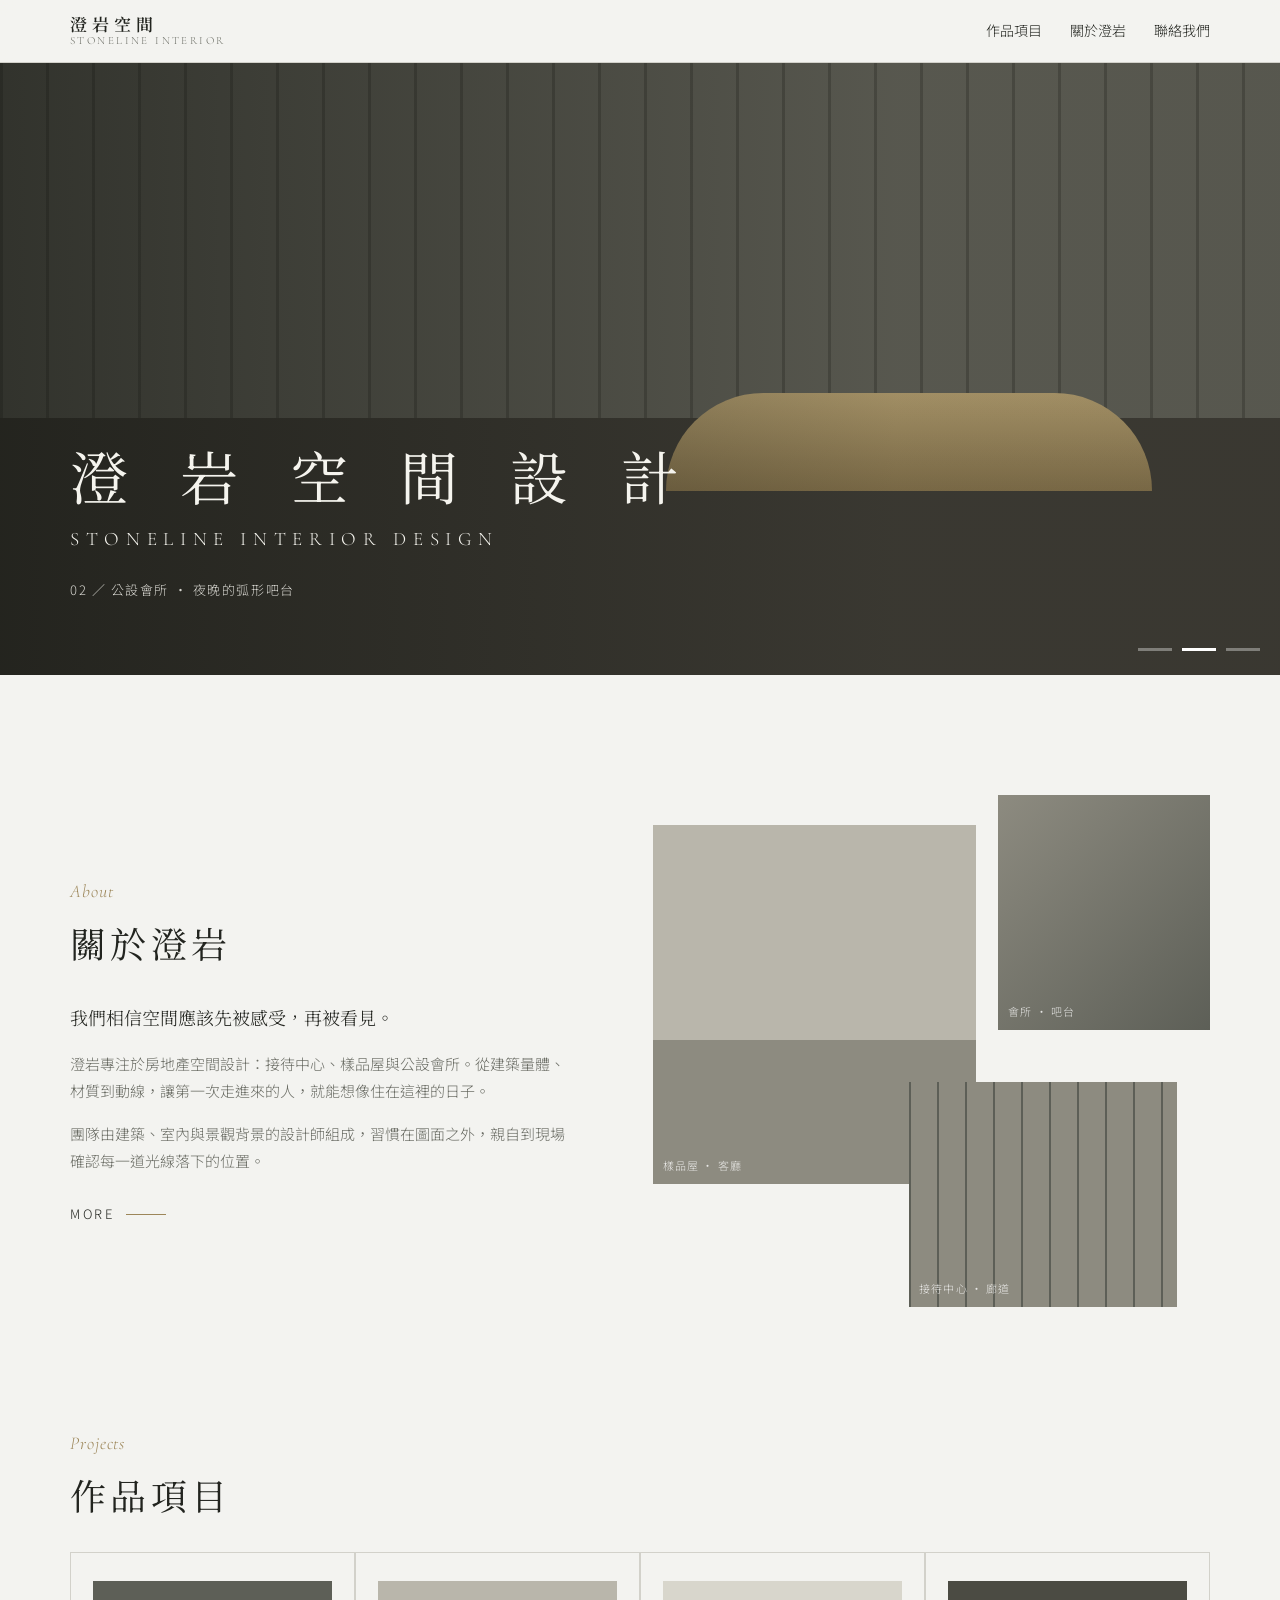
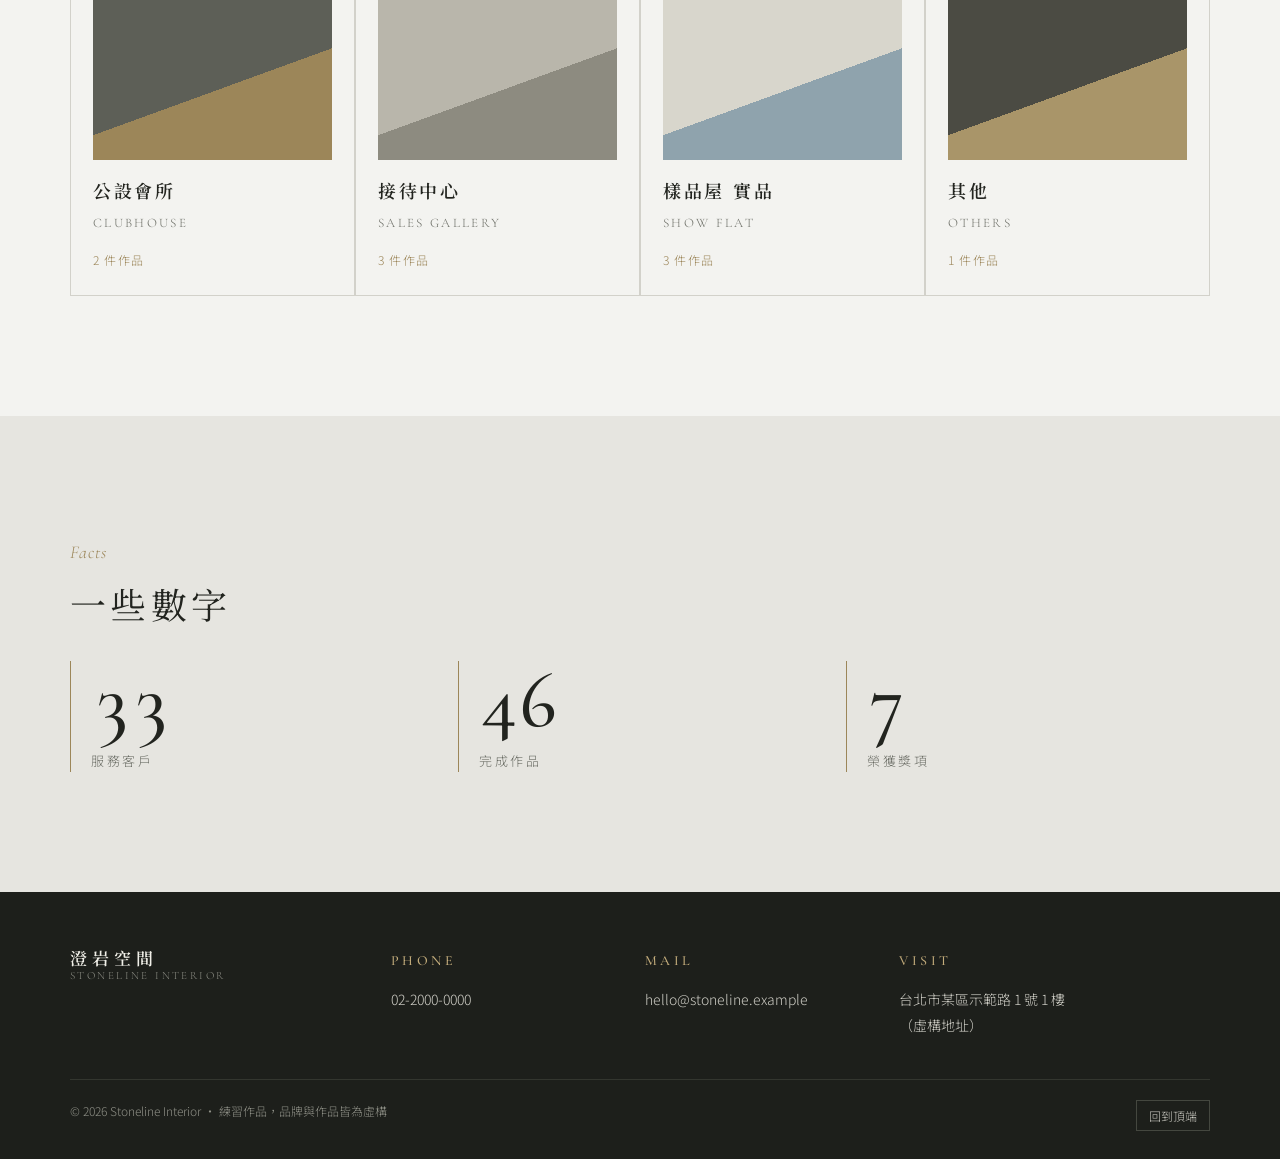
==== index.html @ d1e7b45d "Add Stoneline interior design practice site Co-Authored-By: Claude Opus 5.5 <noreply@anthropic.com> " ====
<!DOCTYPE html>
<html lang="zh-Hant">
<head>
<meta charset="utf-8">
<meta name="viewport" content="width=device-width, initial-scale=1, viewport-fit=cover">
<title>澄岩空間設計</title>
<link rel="preconnect" href="https://fonts.googleapis.com">
<link rel="stylesheet" href="https://fonts.googleapis.com/css2?family=Noto+Serif+TC:wght@400;600&family=Noto+Sans+TC:wght@300;400;500&family=Cormorant+Garamond:ital,wght@0,500;1,400&display=swap">
<link rel="stylesheet" href="assets/style.css">
</head>
<body>
<header id="site-header"></header>
<div class="hero" id="top" aria-roledescription="輪播">
  <div class="slide s1 on"><div class="scene"></div></div>
  <div class="slide s2"><div class="scene"></div></div>
  <div class="slide s3"><div class="scene"></div></div>
  <div class="hero-text wrap">
    <h1>澄 岩 空 間 設 計</h1>
    <p>STONELINE INTERIOR DESIGN</p>
    <div class="cap" id="cap">01 ／ 接待中心 · 石材與光的序列</div>
  </div>
  <div class="dots" id="dots">
    <button class="on" aria-label="第 1 張"></button>
    <button aria-label="第 2 張"></button>
    <button aria-label="第 3 張"></button>
  </div>
</div>

<section id="about">
  <div class="wrap about">
    <div>
      <div class="eyebrow">About</div>
      <h2>關於澄岩</h2>
      <p class="lead">我們相信空間應該先被感受，再被看見。</p>
      <p>澄岩專注於房地產空間設計：接待中心、樣品屋與公設會所。從建築量體、材質到動線，讓第一次走進來的人，就能想像住在這裡的日子。</p>
      <p>團隊由建築、室內與景觀背景的設計師組成，習慣在圖面之外，親自到現場確認每一道光線落下的位置。</p>
      <a class="more" href="about.html">MORE</a>
    </div>
    <div class="collage" aria-hidden="true">
      <div class="ph a"><span>樣品屋 · 客廳</span></div>
      <div class="ph b"><span>會所 · 吧台</span></div>
      <div class="ph c"><span>接待中心 · 廊道</span></div>
    </div>
  </div>
</section>

<section id="works" style="padding-top:0">
  <div class="wrap">
    <div class="eyebrow">Projects</div>
    <h2>作品項目</h2>
    <div class="cats" id="cats"></div>
  </div>
</section>
<section class="facts" id="facts">
  <div class="wrap">
    <div class="eyebrow">Facts</div>
    <h2>一些數字</h2>
    <div class="fact-row">
      <div class="fact"><div class="num" data-to="46">46</div><div class="lbl">服務客戶</div></div>
      <div class="fact"><div class="num" data-to="63">63</div><div class="lbl">完成作品</div></div>
      <div class="fact"><div class="num" data-to="9">9</div><div class="lbl">榮獲獎項</div></div>
    </div>
  </div>
</section>

<footer id="site-footer"></footer>
<script src="assets/main.js"></script>
<script>
document.getElementById('cats').innerHTML = Object.entries(CATS).map(([k,c]) => {
  const list = PROJECTS.filter(p => p.cat === k);
  return `<a class="cat" href="portfolio.html?cat=${k}"><div class="thumb" style="${list[0] ? swatch(list[0]) : ''}"></div><div><h3>${c.zh}</h3><small>${c.en}</small></div><div class="n">${list.length} 件作品</div></a>`;
}).join('');
const slides=[...document.querySelectorAll('.slide')], dots=[...document.querySelectorAll('#dots button')];
const caps=['01 ／ 接待中心 · 石材與光的序列','02 ／ 公設會所 · 夜晚的弧形吧台','03 ／ 樣品屋 · 拱門與鼠尾草綠'];
const cap=document.getElementById('cap'); let i=0,timer;
function go(n){slides[i].classList.remove('on');dots[i].classList.remove('on');i=(n+slides.length)%slides.length;slides[i].classList.add('on');void dots[i].offsetWidth;dots[i].classList.add('on');cap.textContent=caps[i];clearTimeout(timer);if(!reduce)timer=setTimeout(()=>go(i+1),5500);}
dots.forEach((d,k)=>d.addEventListener('click',()=>go(k)));
if(!reduce) timer=setTimeout(()=>go(1),5500);
if(!reduce && 'IntersectionObserver' in window){
  const io=new IntersectionObserver(es=>es.forEach(e=>{if(!e.isIntersecting)return;io.unobserve(e.target);const el=e.target,to=+el.dataset.to,t0=performance.now();(function tick(t){const p=Math.min(1,(t-t0)/1400);el.textContent=Math.round(to*(1-Math.pow(1-p,3)));if(p<1)requestAnimationFrame(tick);})(t0);}),{threshold:.6});
  document.querySelectorAll('.num').forEach(n=>io.observe(n));
}
</script>
</body>
</html>
---- assets/style.css ----
/* Layout: 全寬輪播主視覺 → 非對稱關於區（文字＋三張錯位圖）→ 作品分類 → 數字 → 深色頁尾 */
:root{
  --bg:#f3f3f0; --surface:#e6e5e0; --fg:#22241f; --muted:#6b6d65;
  --accent:#5a6b4e; --brass:#9c8659; --line:#d2d1ca;
  --ph1:#b9b6ab; --ph2:#8d8b80; --ph3:#5d5f57;
  --display:"Noto Serif TC","Songti TC",serif;
  --latin:"Cormorant Garamond","Times New Roman",serif;
  --body:"Noto Sans TC","PingFang TC","Microsoft JhengHei",sans-serif;
}
@media (prefers-color-scheme:dark){:root:not([data-theme="light"]){
  --bg:#181a17; --surface:#22251f; --fg:#e8e7e1; --muted:#9a9c93;
  --accent:#9db08c; --brass:#c4ad7c; --line:#33362f;
  --ph1:#3d3f38; --ph2:#2e302a; --ph3:#4f5248; color-scheme:dark}}
:root[data-theme="dark"]{
  --bg:#181a17; --surface:#22251f; --fg:#e8e7e1; --muted:#9a9c93;
  --accent:#9db08c; --brass:#c4ad7c; --line:#33362f;
  --ph1:#3d3f38; --ph2:#2e302a; --ph3:#4f5248; color-scheme:dark}
*{box-sizing:border-box}
body{margin:0;background:var(--bg);color:var(--fg);font-family:var(--body);font-weight:300;line-height:1.8;font-size:15px}
.wrap{max-width:1180px;margin:0 auto;padding-left:max(20px,env(safe-area-inset-left,0px));padding-right:max(20px,env(safe-area-inset-right,0px))}
a{color:inherit}
:focus-visible{outline:2px solid var(--brass);outline-offset:3px}

/* nav */
header{position:sticky;top:env(safe-area-inset-top,0px);z-index:20;background:color-mix(in srgb,var(--bg) 88%,transparent);backdrop-filter:blur(8px);border-bottom:1px solid var(--line)}
body::before{content:"";position:fixed;inset:0 0 auto;height:env(safe-area-inset-top,0px);z-index:10;background:var(--bg)}
.nav{display:flex;align-items:center;justify-content:space-between;gap:16px;padding-block:14px}
.logo{display:flex;flex-direction:column;line-height:1.2;text-decoration:none}
.logo b{font-family:var(--display);font-weight:600;letter-spacing:.3em;font-size:17px}
.logo small{font-family:var(--latin);letter-spacing:.22em;font-size:11px;color:var(--muted)}
.links{display:flex;gap:28px;list-style:none;margin:0;padding:0;font-size:14px}
.links a{text-decoration:none;padding-block:4px;border-bottom:1px solid transparent}
.links a:hover{border-color:var(--brass)}
.menu-btn{display:none;background:none;border:1px solid var(--line);color:var(--fg);padding:6px 12px;font:inherit;font-size:13px}
@media(max-width:720px){
  .menu-btn{display:block}
  .links{display:none;position:absolute;left:0;right:0;top:100%;flex-direction:column;gap:0;background:var(--bg);border-bottom:1px solid var(--line);padding-left:max(20px,env(safe-area-inset-left,0px));padding-right:max(20px,env(safe-area-inset-right,0px))}
  .links.open{display:flex}
  .links li{border-top:1px solid var(--line)}
  .links a{display:block;padding-block:12px}
}

/* hero slider */
.hero{position:relative;height:clamp(380px,68vh,620px);overflow:hidden;background:var(--ph3)}
.slide{position:absolute;inset:0;opacity:0;transition:opacity 1.2s ease}
.slide.on{opacity:1}
.slide .scene{position:absolute;inset:0;transform:scale(1.06);transition:transform 7s ease-out}
.slide.on .scene{transform:scale(1)}
/* 用 CSS 畫出「空間」示意：牆、地坪、光線 */
.s1 .scene{background:
  linear-gradient(180deg,transparent 62%,rgba(0,0,0,.28) 62%),
  linear-gradient(90deg,#8a8676 0 18%,#c9c4b3 18% 64%,#a39e8c 64% 66%,#d8d3c2 66%),
  #b8b3a2}
.s1 .scene::after{content:"";position:absolute;left:24%;top:16%;width:30%;height:40%;background:radial-gradient(ellipse at 50% 0,rgba(255,248,225,.75),transparent 70%)}
.s2 .scene{background:
  linear-gradient(180deg,transparent 58%,#3c3a33 58%),
  repeating-linear-gradient(90deg,#4a4a42 0 3px,#5b5b52 3px 46px),
  #4b4b43}
.s2 .scene::after{content:"";position:absolute;right:10%;bottom:30%;width:38%;height:16%;border-radius:999px 999px 6px 6px;background:linear-gradient(#a99569,#7d6c48)}
.s3 .scene{background:
  linear-gradient(160deg,transparent 40%,rgba(30,40,30,.35) 40% 41%,transparent 41%),
  linear-gradient(180deg,#9fae95 0 55%,#6f7a68 55%),#8d9b85}
.s3 .scene::after{content:"";position:absolute;left:8%;top:12%;width:22%;height:58%;border-radius:200px 200px 0 0;background:linear-gradient(#e9eadf,#c8cbbd)}
.hero::after{content:"";position:absolute;inset:0;background:linear-gradient(90deg,rgba(16,18,14,.55),rgba(16,18,14,.05) 70%);pointer-events:none}
.hero-text{position:absolute;z-index:2;left:0;right:0;bottom:12%;color:#f5f4ee}
.hero-text h1{font-family:var(--display);font-weight:400;font-size:clamp(30px,6vw,58px);letter-spacing:.32em;margin:0;line-height:1.3;text-wrap:balance}
.hero-text p{font-family:var(--latin);font-size:clamp(14px,1.8vw,19px);letter-spacing:.35em;margin:8px 0 0}
.hero-text .cap{margin-top:22px;font-size:13px;letter-spacing:.12em;font-family:var(--body);opacity:.85}
.dots{position:absolute;z-index:3;right:max(20px,env(safe-area-inset-right,0px));bottom:24px;display:flex;gap:10px}
.dots button{width:34px;height:3px;border:0;padding:0;background:rgba(255,255,255,.35);cursor:pointer;position:relative;overflow:hidden}
.dots button.on::after{content:"";position:absolute;inset:0;background:#fff;animation:bar 5.5s linear forwards}
@keyframes bar{from{transform:translateX(-100%)}to{transform:none}}

/* section heads */
section{padding-block:clamp(64px,10vw,120px)}
.eyebrow{font-family:var(--latin);font-style:italic;color:var(--brass);font-size:18px;letter-spacing:.05em}
h2{font-family:var(--display);font-weight:400;font-size:clamp(24px,3.4vw,36px);letter-spacing:.12em;margin:4px 0 24px;text-wrap:balance}

/* about */
.about{display:grid;grid-template-columns:1fr 1.1fr;gap:clamp(32px,6vw,80px);align-items:center}
.about p{max-width:34em;color:var(--muted);margin:0 0 16px}
.about .lead{color:var(--fg);font-family:var(--display);font-size:18px;line-height:1.9}
.more{display:inline-flex;align-items:center;gap:12px;margin-top:12px;text-decoration:none;font-size:13px;letter-spacing:.2em}
.more::after{content:"";width:40px;height:1px;background:var(--brass);transition:width .3s}
.more:hover::after{width:64px}
.collage{position:relative;aspect-ratio:1/0.92;max-width:100%}
.ph{position:absolute;overflow:hidden}
.ph span{position:absolute;left:10px;bottom:8px;font-size:11px;letter-spacing:.1em;color:#fff;opacity:.8}
.ph.a{left:0;top:6%;width:58%;height:70%;background:linear-gradient(180deg,var(--ph1) 60%,var(--ph2) 60%)}
.ph.b{right:0;top:0;width:38%;height:46%;background:linear-gradient(135deg,var(--ph2),var(--ph3))}
.ph.c{right:6%;bottom:0;width:48%;height:44%;background:repeating-linear-gradient(90deg,var(--ph3) 0 2px,var(--ph2) 2px 28px)}
@media(max-width:820px){.about{grid-template-columns:1fr}}

/* portfolio categories */
.cats{display:grid;grid-template-columns:repeat(4,1fr);gap:2px;background:var(--line);border:1px solid var(--line)}
.cat{background:var(--bg);padding:28px 22px 24px;text-decoration:none;display:flex;flex-direction:column;gap:14px;transition:background .3s}
.cat:hover{background:var(--surface)}
.cat .thumb{aspect-ratio:4/3;max-width:100%;background:var(--ph1);position:relative;overflow:hidden}
.cat:nth-child(2) .thumb{background:linear-gradient(180deg,var(--ph2) 55%,var(--ph3) 55%)}
.cat:nth-child(3) .thumb{background:linear-gradient(90deg,var(--ph1) 40%,var(--ph2) 40%)}
.cat:nth-child(4) .thumb{background:radial-gradient(circle at 70% 30%,var(--ph1),var(--ph3))}
.cat .thumb::after{content:"";position:absolute;inset:0;background:var(--accent);opacity:0;transition:opacity .3s}
.cat:hover .thumb::after{opacity:.25}
.cat h3{font-family:var(--display);font-weight:600;font-size:18px;letter-spacing:.15em;margin:0}
.cat small{font-family:var(--latin);letter-spacing:.18em;color:var(--muted);font-size:13px}
.cat .n{font-size:12px;color:var(--brass);letter-spacing:.1em}
@media(max-width:900px){.cats{grid-template-columns:repeat(2,1fr)}}
@media(max-width:460px){.cats{grid-template-columns:1fr}}

/* facts */
.facts{background:var(--surface)}
.fact-row{display:grid;grid-template-columns:repeat(3,1fr);gap:24px;text-align:left}
.fact{border-left:1px solid var(--brass);padding-left:20px}
.fact .num{font-family:var(--latin);font-weight:500;font-size:clamp(48px,7vw,80px);line-height:1;font-variant-numeric:tabular-nums}
.fact .num sup{font-size:.35em;color:var(--brass);margin-left:4px}
.fact .lbl{font-size:13px;letter-spacing:.2em;color:var(--muted);margin-top:8px}
@media(max-width:600px){.fact-row{grid-template-columns:1fr;gap:32px}}

/* footer */
footer{background:#1d1f1b;color:#cfcec6;padding-block:56px 28px}
.foot{display:grid;grid-template-columns:1.3fr 1fr 1fr 1.4fr;gap:32px}
.foot h4{font-family:var(--latin);font-weight:500;letter-spacing:.25em;font-size:14px;color:#c4ad7c;margin:0 0 12px}
.foot p{margin:0;font-size:14px;line-height:1.9;min-width:0}
.foot .logo b{color:#f0efe8}
.foot .logo small{color:#8f9087}
.copy{margin-top:40px;padding-top:20px;border-top:1px solid #33362f;display:flex;justify-content:space-between;flex-wrap:wrap;gap:12px;font-size:12px;color:#8f9087}
.copy button{background:none;border:1px solid #44473f;color:#cfcec6;font:inherit;padding:4px 12px;cursor:pointer}
@media(max-width:820px){.foot{grid-template-columns:1fr 1fr}}
@media(max-width:480px){.foot{grid-template-columns:1fr}}

.note{font-size:12px;color:var(--muted);text-align:center;padding-block:10px;border-bottom:1px solid var(--line)}
@media(prefers-reduced-motion:reduce){*,*::before,*::after{transition:none!important;animation:none!important}}

/* ---- 子頁共用 ---- */
.page-head{padding-block:clamp(56px,8vw,96px) 32px;border-bottom:1px solid var(--line)}
.page-head h1{font-family:var(--display);font-weight:400;font-size:clamp(28px,4.4vw,44px);letter-spacing:.18em;margin:4px 0 0}
.crumb{font-size:12px;letter-spacing:.15em;color:var(--muted)}
.crumb a{text-decoration:none}
.links a[aria-current="page"]{border-color:var(--brass)}

/* 作品列表 */
.filters{display:flex;flex-wrap:wrap;gap:8px;margin-block:32px}
.filters button{background:none;border:1px solid var(--line);color:var(--fg);font:inherit;font-size:13px;letter-spacing:.12em;padding:8px 18px;cursor:pointer}
.filters button[aria-pressed="true"]{background:var(--fg);color:var(--bg);border-color:var(--fg)}
.grid{display:grid;grid-template-columns:repeat(3,1fr);gap:40px 28px;padding-bottom:96px}
.card{text-decoration:none;display:flex;flex-direction:column;gap:12px;min-width:0}
.card .img{aspect-ratio:4/3;max-width:100%;position:relative;overflow:hidden}
.card .img::after{content:"VIEW";position:absolute;inset:0;display:grid;place-items:center;font-family:var(--latin);letter-spacing:.4em;color:#fff;background:rgba(20,22,18,.45);opacity:0;transition:opacity .3s}
.card:hover .img::after{opacity:1}
.card h3{font-family:var(--display);font-weight:600;font-size:17px;letter-spacing:.1em;margin:0}
.card .meta{font-size:12px;color:var(--muted);letter-spacing:.1em;display:flex;justify-content:space-between;gap:8px}
@media(max-width:900px){.grid{grid-template-columns:repeat(2,1fr)}}
@media(max-width:520px){.grid{grid-template-columns:1fr}}

/* 作品內頁 */
.detail{display:grid;grid-template-columns:1fr 2fr;gap:clamp(32px,5vw,64px);padding-block:56px 96px}
.spec{display:grid;grid-template-columns:auto 1fr;gap:10px 20px;font-size:14px;margin:0 0 24px}
.spec dt{color:var(--muted);letter-spacing:.1em}
.spec dd{margin:0}
.detail p{color:var(--muted);max-width:34em}
.gallery{display:grid;grid-template-columns:1fr 1fr;gap:12px}
.gallery div{aspect-ratio:4/3;max-width:100%}
.gallery div:first-child{grid-column:1/-1;aspect-ratio:16/9}
.pager{display:flex;justify-content:space-between;gap:16px;border-top:1px solid var(--line);padding-block:24px 64px;font-size:14px}
.pager a{text-decoration:none;letter-spacing:.1em}
@media(max-width:820px){.detail{grid-template-columns:1fr}}

/* 關於：獎項時間軸 */
.awards{list-style:none;padding:0;margin:0;border-top:1px solid var(--line)}
.awards li{display:grid;grid-template-columns:80px 1fr;gap:20px;padding-block:14px;border-bottom:1px solid var(--line)}
.awards b{font-family:var(--latin);font-size:20px;font-weight:500;color:var(--brass)}

/* 聯絡表單 */
.contact{display:grid;grid-template-columns:1fr 1.2fr;gap:clamp(32px,6vw,80px);padding-block:56px 96px}
form{display:grid;gap:16px}
label{display:grid;gap:6px;font-size:13px;letter-spacing:.1em;color:var(--muted)}
input,select,textarea{font:inherit;color:var(--fg);background:transparent;border:0;border-bottom:1px solid var(--line);padding:8px 2px}
textarea{min-height:120px;resize:vertical;border:1px solid var(--line);padding:10px}
input:focus,select:focus,textarea:focus{outline:none;border-color:var(--brass)}
.send{justify-self:start;background:var(--fg);color:var(--bg);border:0;padding:12px 32px;font:inherit;letter-spacing:.2em;cursor:pointer}
.ok{color:var(--accent);font-size:14px}
@media(max-width:820px){.contact{grid-template-columns:1fr}}
.detail>*,.contact>*,.about>*{min-width:0}
.gallery{min-width:0}
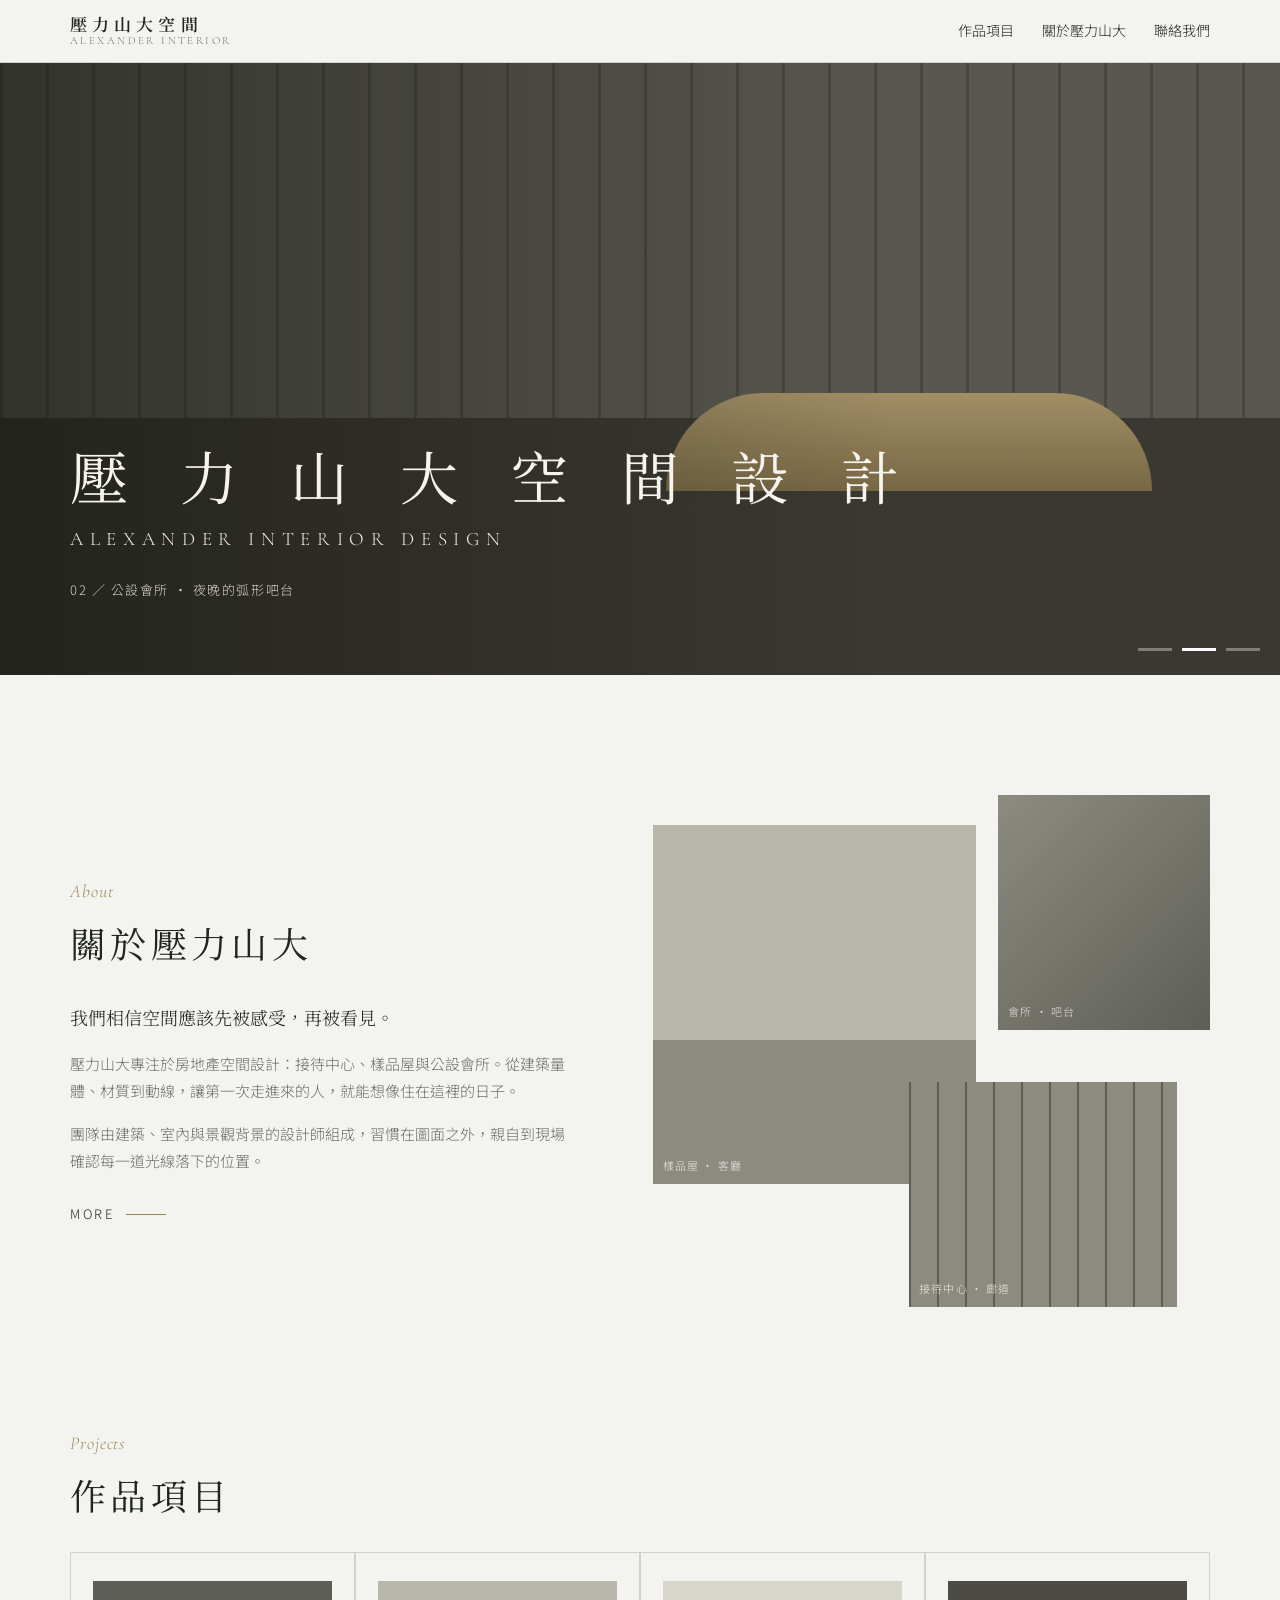
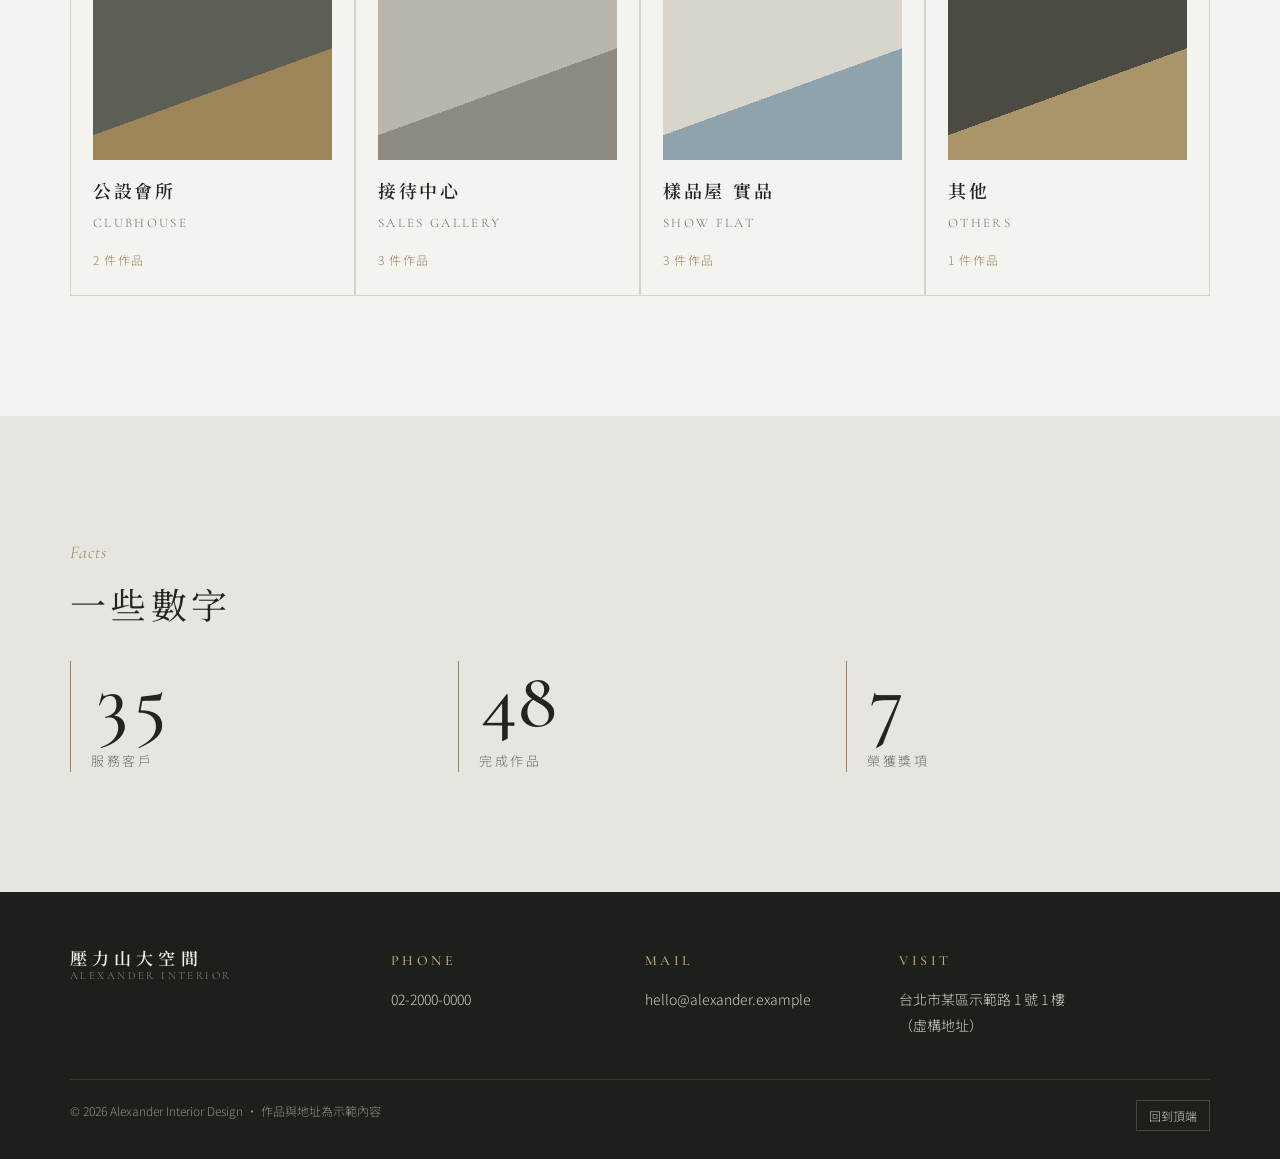
==== commit 895b1f8b: "Rename brand to 壓力山大空間設計 / Alexander Interior Design Co-Authored-By: Claude Opus 5.5 <noreply@anthro" ====
--- a/index.html
+++ b/index.html
@@ -3,7 +3,7 @@
 <head>
 <meta charset="utf-8">
 <meta name="viewport" content="width=device-width, initial-scale=1, viewport-fit=cover">
-<title>澄岩空間設計</title>
+<title>壓力山大空間設計</title>
 <link rel="preconnect" href="https://fonts.googleapis.com">
 <link rel="stylesheet" href="https://fonts.googleapis.com/css2?family=Noto+Serif+TC:wght@400;600&family=Noto+Sans+TC:wght@300;400;500&family=Cormorant+Garamond:ital,wght@0,500;1,400&display=swap">
 <link rel="stylesheet" href="assets/style.css">
@@ -15,8 +15,8 @@
   <div class="slide s2"><div class="scene"></div></div>
   <div class="slide s3"><div class="scene"></div></div>
   <div class="hero-text wrap">
-    <h1>澄 岩 空 間 設 計</h1>
-    <p>STONELINE INTERIOR DESIGN</p>
+    <h1>壓 力 山 大 空 間 設 計</h1>
+    <p>ALEXANDER INTERIOR DESIGN</p>
     <div class="cap" id="cap">01 ／ 接待中心 · 石材與光的序列</div>
   </div>
   <div class="dots" id="dots">
@@ -30,9 +30,9 @@
   <div class="wrap about">
     <div>
       <div class="eyebrow">About</div>
-      <h2>關於澄岩</h2>
+      <h2>關於壓力山大</h2>
       <p class="lead">我們相信空間應該先被感受，再被看見。</p>
-      <p>澄岩專注於房地產空間設計：接待中心、樣品屋與公設會所。從建築量體、材質到動線，讓第一次走進來的人，就能想像住在這裡的日子。</p>
+      <p>壓力山大專注於房地產空間設計：接待中心、樣品屋與公設會所。從建築量體、材質到動線，讓第一次走進來的人，就能想像住在這裡的日子。</p>
       <p>團隊由建築、室內與景觀背景的設計師組成，習慣在圖面之外，親自到現場確認每一道光線落下的位置。</p>
       <a class="more" href="about.html">MORE</a>
     </div>
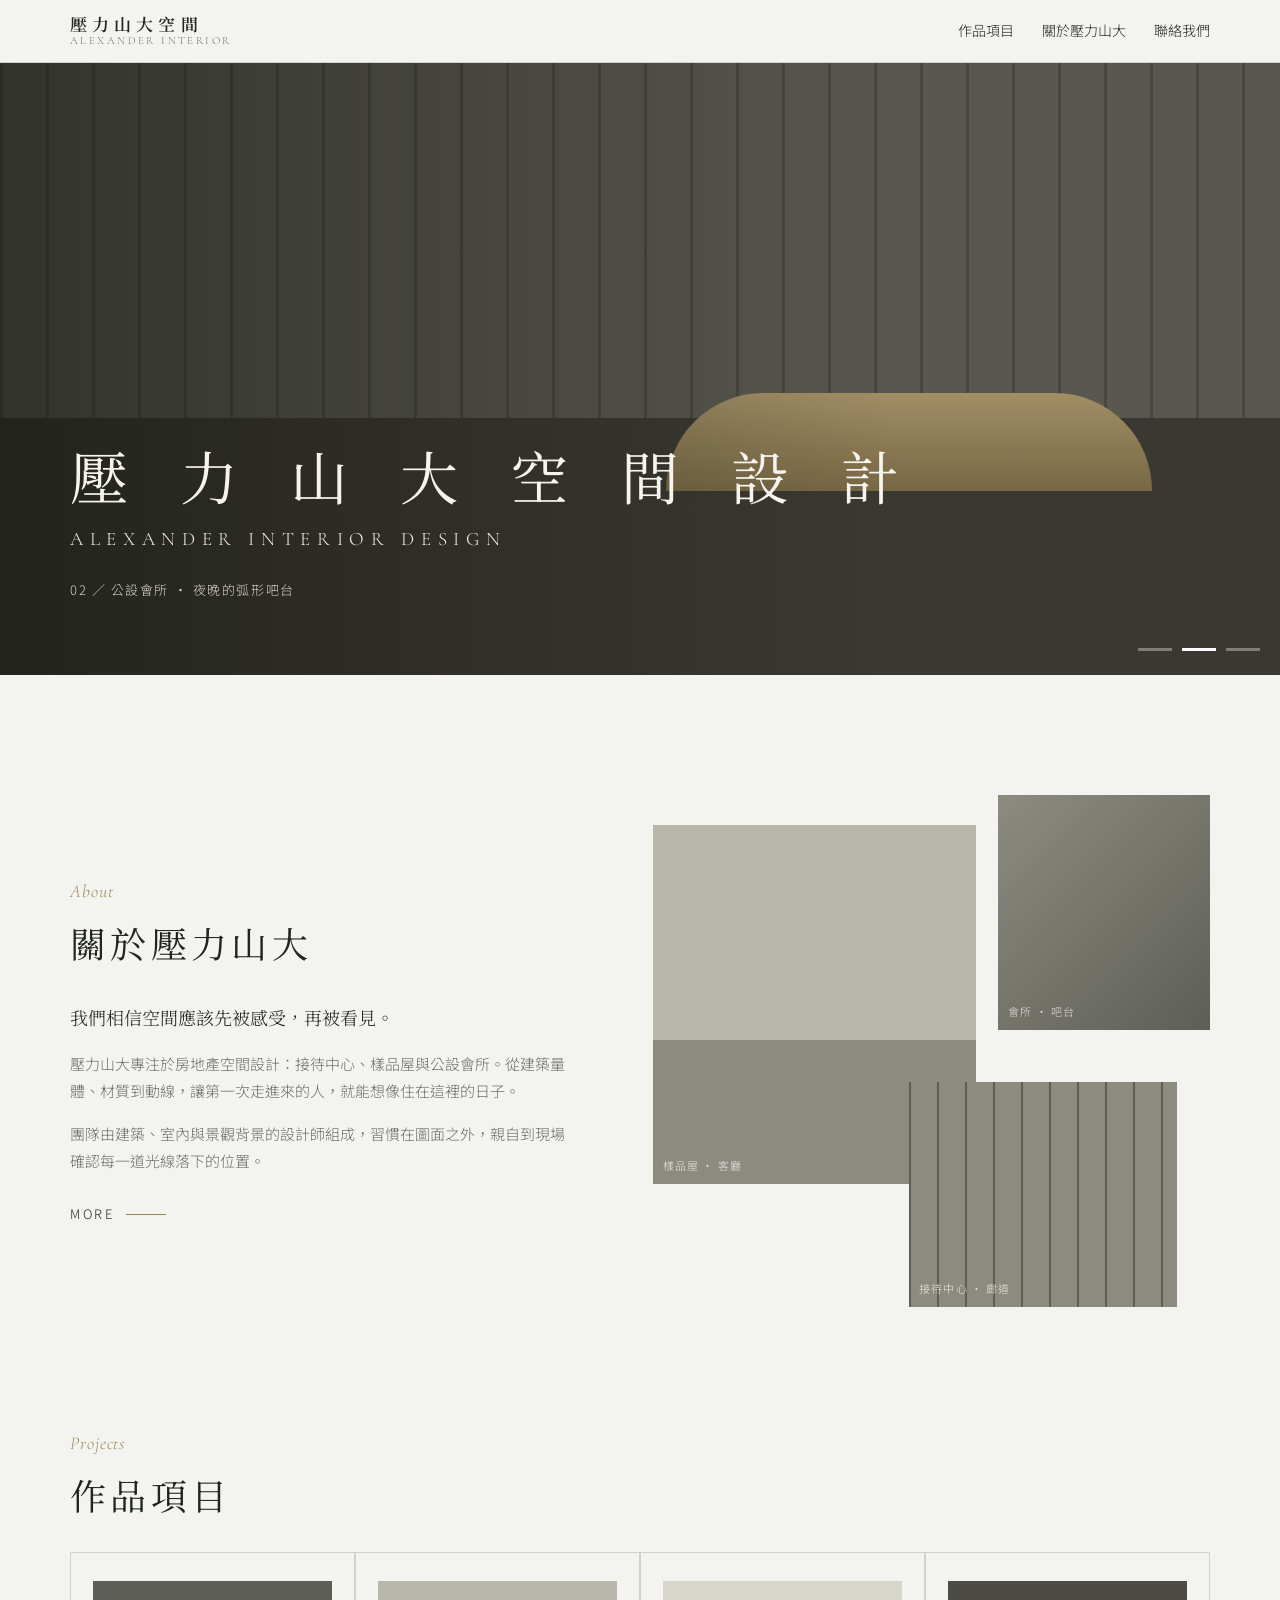
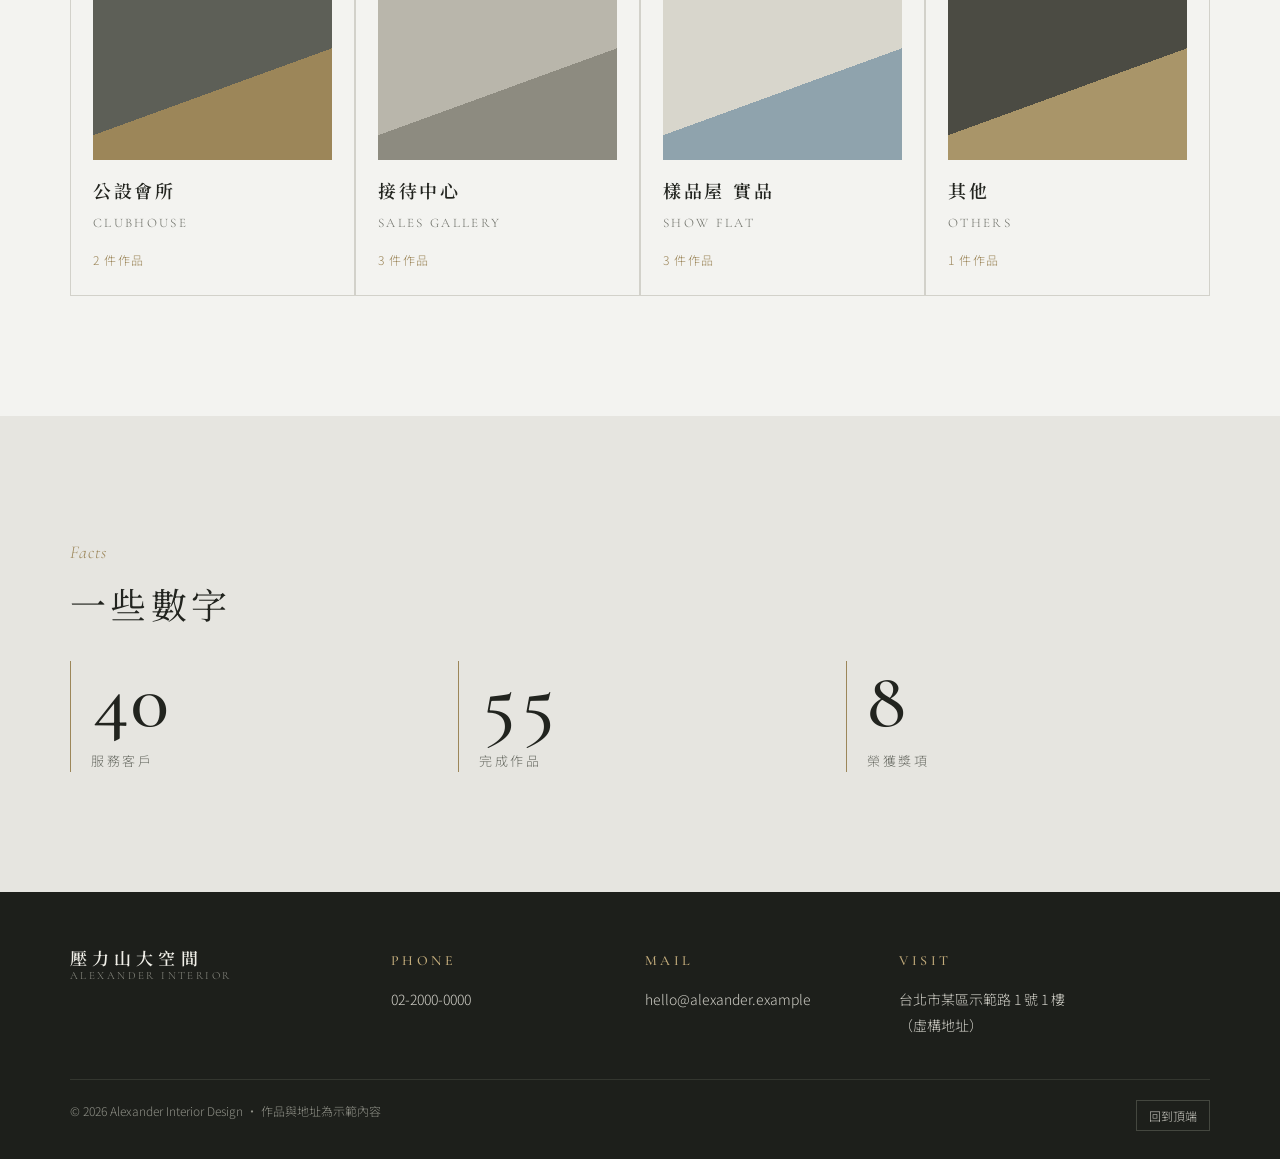
==== commit 02463b6e: "Bust cache for CSS/JS so renamed header and footer load Co-Authored-By: Claude Opus 5.5 <noreply@ant" ====
--- a/index.html
+++ b/index.html
@@ -6,7 +6,7 @@
 <title>壓力山大空間設計</title>
 <link rel="preconnect" href="https://fonts.googleapis.com">
 <link rel="stylesheet" href="https://fonts.googleapis.com/css2?family=Noto+Serif+TC:wght@400;600&family=Noto+Sans+TC:wght@300;400;500&family=Cormorant+Garamond:ital,wght@0,500;1,400&display=swap">
-<link rel="stylesheet" href="assets/style.css">
+<link rel="stylesheet" href="assets/style.css?v=2">
 </head>
 <body>
 <header id="site-header"></header>
@@ -64,7 +64,7 @@
 </section>
 
 <footer id="site-footer"></footer>
-<script src="assets/main.js"></script>
+<script src="assets/main.js?v=2"></script>
 <script>
 document.getElementById('cats').innerHTML = Object.entries(CATS).map(([k,c]) => {
   const list = PROJECTS.filter(p => p.cat === k);
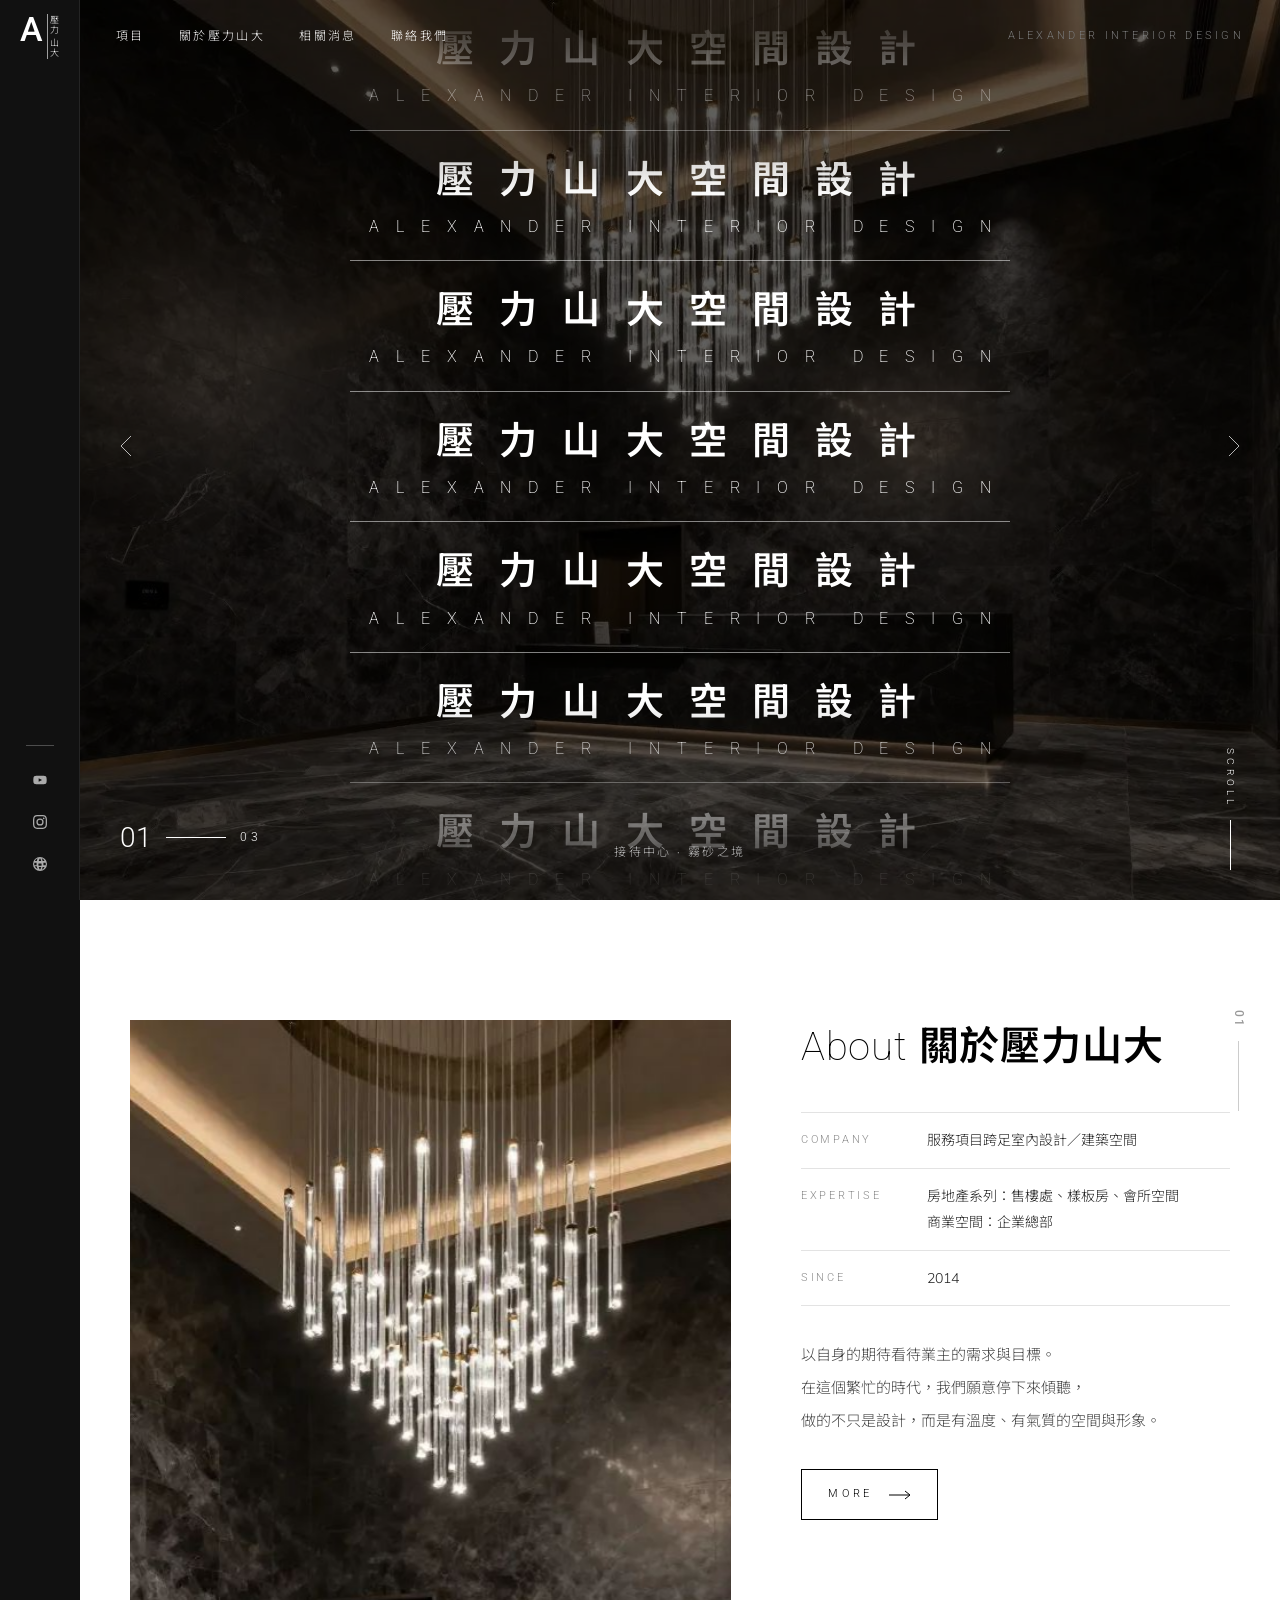
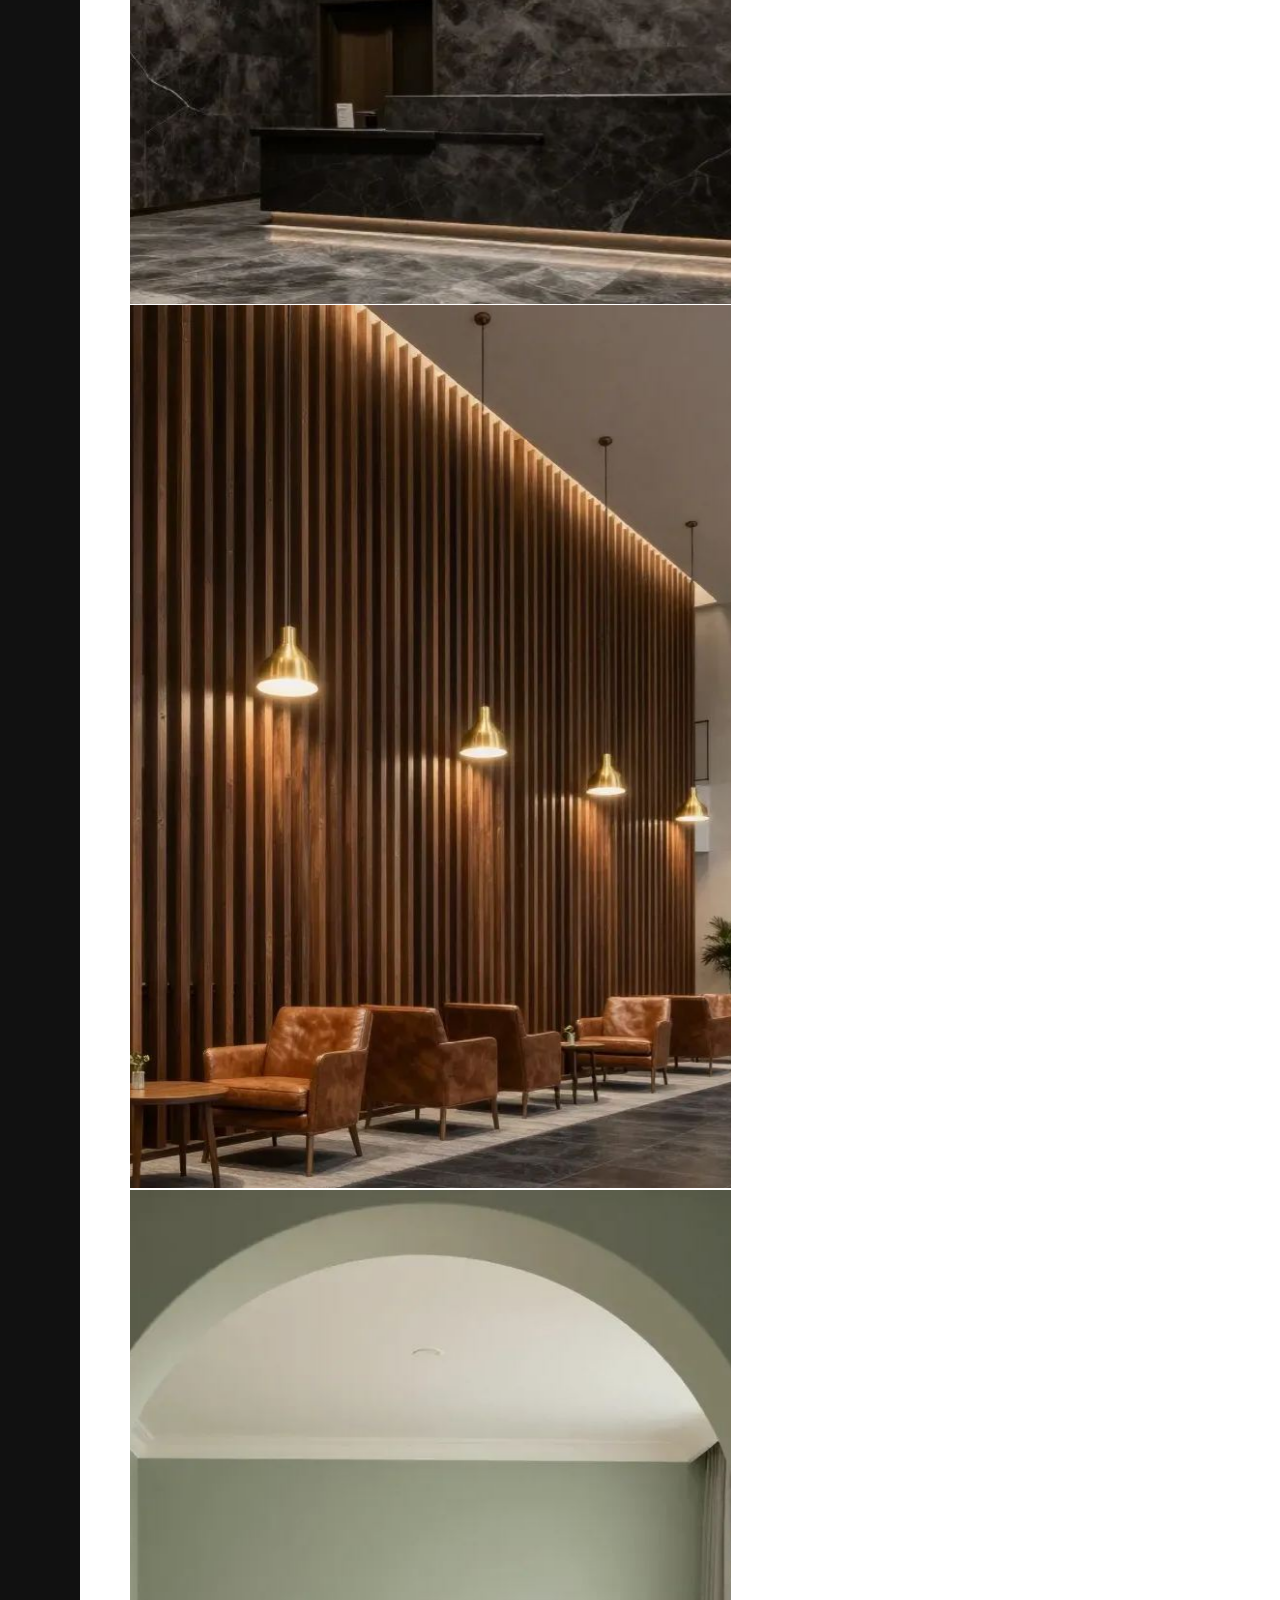
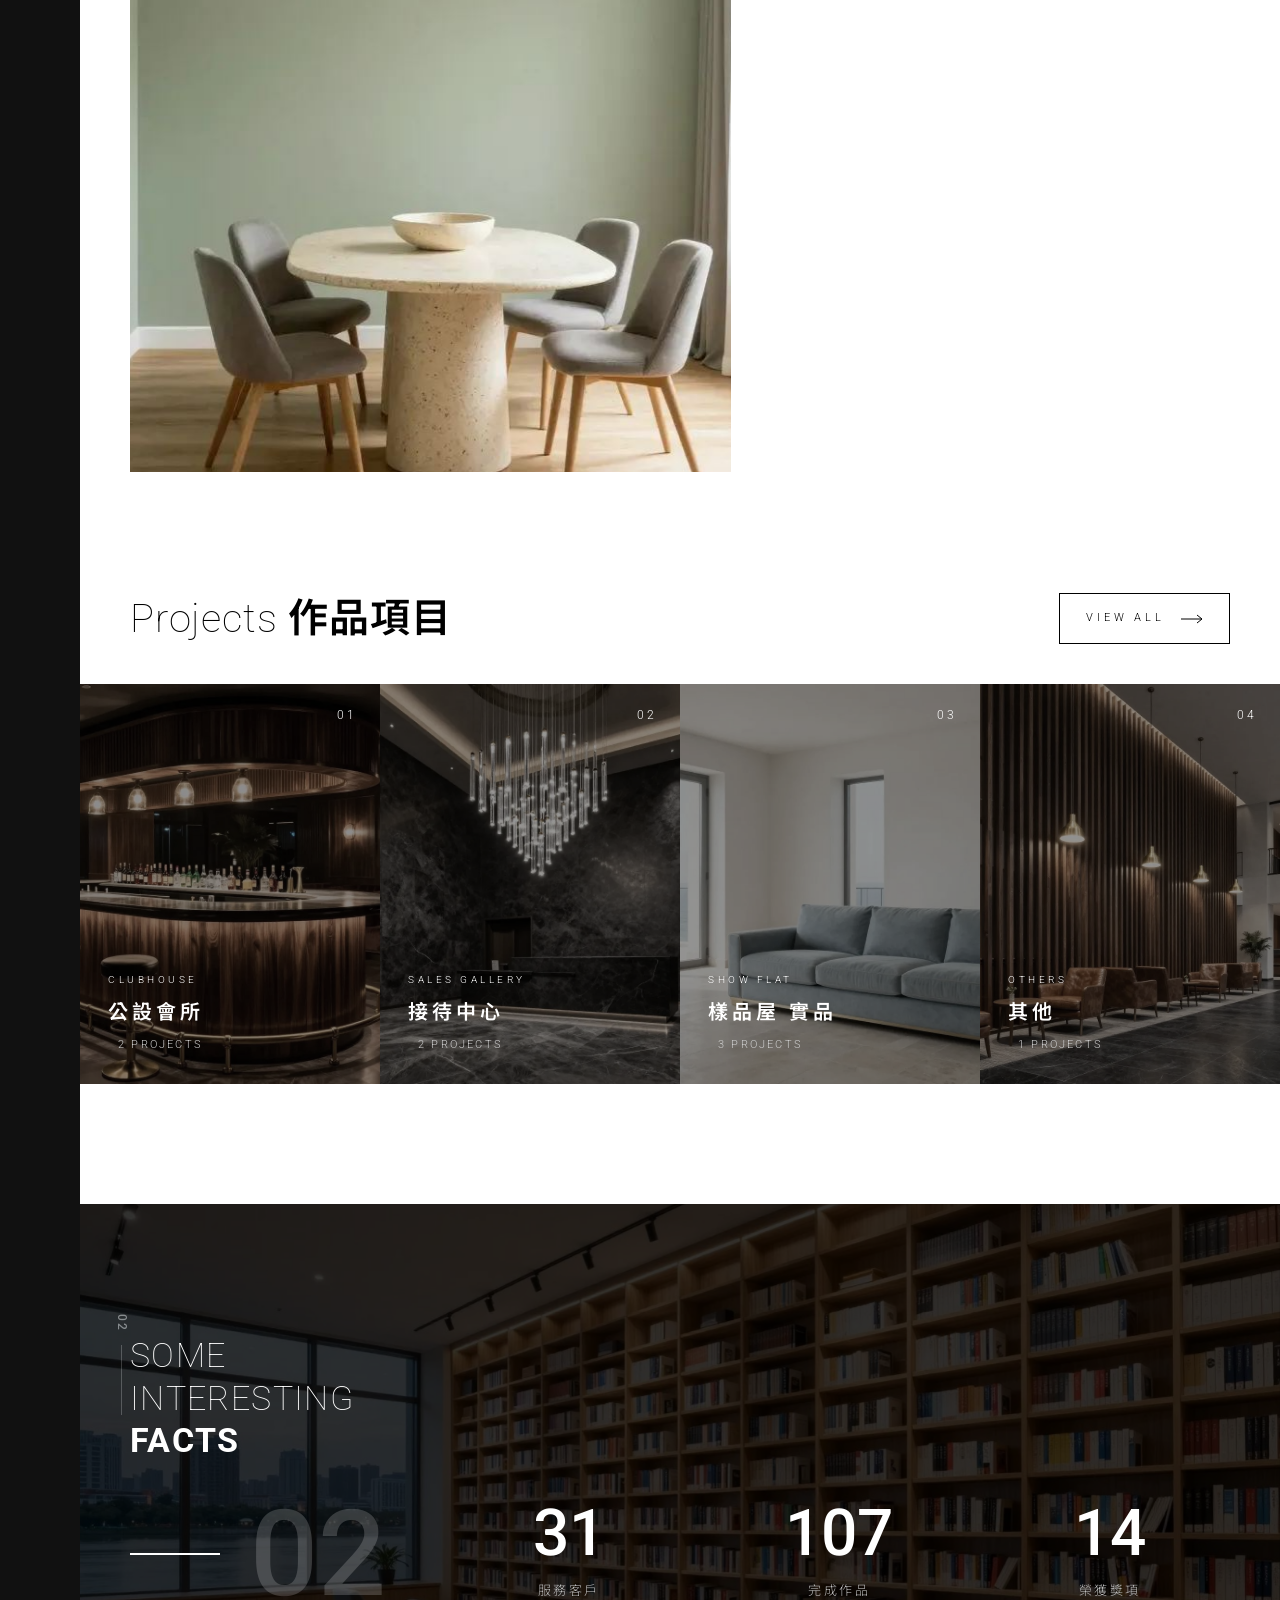
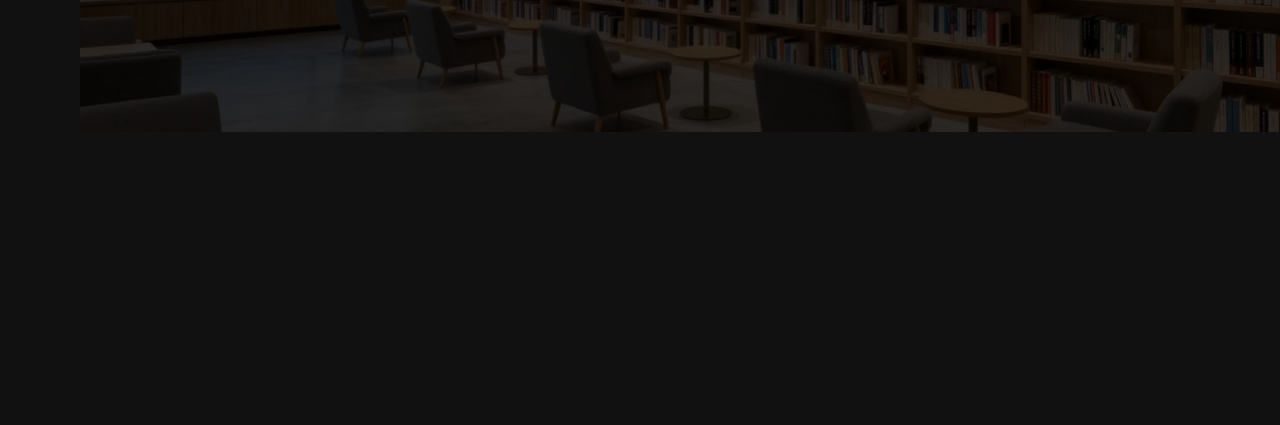
==== commit d7b1a5fd: "Redesign: dark monochrome layout with photos, parallax, ticker hero, news page Co-Authored-By: Claud" ====
--- a/index.html
+++ b/index.html
@@ -3,83 +3,88 @@
 <head>
 <meta charset="utf-8">
 <meta name="viewport" content="width=device-width, initial-scale=1, viewport-fit=cover">
-<title>壓力山大空間設計</title>
-<link rel="preconnect" href="https://fonts.googleapis.com">
-<link rel="stylesheet" href="https://fonts.googleapis.com/css2?family=Noto+Serif+TC:wght@400;600&family=Noto+Sans+TC:wght@300;400;500&family=Cormorant+Garamond:ital,wght@0,500;1,400&display=swap">
-<link rel="stylesheet" href="assets/style.css?v=2">
+<title>壓力山大空間設計 | Alexander Interior Design</title>
+<meta name="description" content="壓力山大空間設計 Alexander Interior Design｜接待中心、樣品屋、公設會所與商業空間設計。">
+<link rel="preconnect" href="https://fonts.googleapis.com"><link rel="preconnect" href="https://fonts.gstatic.com" crossorigin>
+<link rel="stylesheet" href="https://fonts.googleapis.com/css2?family=Mulish:wght@600&family=Roboto:wght@100;200;300;500;700&family=Noto+Sans+TC:wght@300;500;600&display=swap">
+<link rel="stylesheet" href="assets/style.css?v=3">
 </head>
 <body>
-<header id="site-header"></header>
-<div class="hero" id="top" aria-roledescription="輪播">
-  <div class="slide s1 on"><div class="scene"></div></div>
-  <div class="slide s2"><div class="scene"></div></div>
-  <div class="slide s3"><div class="scene"></div></div>
-  <div class="hero-text wrap">
-    <h1>壓 力 山 大 空 間 設 計</h1>
-    <p>ALEXANDER INTERIOR DESIGN</p>
-    <div class="cap" id="cap">01 ／ 接待中心 · 石材與光的序列</div>
+<main class="wrapper">
+<section class="hero" aria-label="主視覺">
+  <div class="bg on" style="background-image:url(assets/img/lobby.jpg?v=3)"></div>
+  <div class="bg" style="background-image:url(assets/img/bar.jpg?v=3)"></div>
+  <div class="bg" style="background-image:url(assets/img/reception.jpg?v=3)"></div>
+  <div class="ticker" aria-hidden="true"><ul><li><h2>壓 力 山 大 空 間 設 計</h2><p>ALEXANDER INTERIOR DESIGN</p></li><li><h2>壓 力 山 大 空 間 設 計</h2><p>ALEXANDER INTERIOR DESIGN</p></li><li><h2>壓 力 山 大 空 間 設 計</h2><p>ALEXANDER INTERIOR DESIGN</p></li><li><h2>壓 力 山 大 空 間 設 計</h2><p>ALEXANDER INTERIOR DESIGN</p></li><li><h2>壓 力 山 大 空 間 設 計</h2><p>ALEXANDER INTERIOR DESIGN</p></li><li><h2>壓 力 山 大 空 間 設 計</h2><p>ALEXANDER INTERIOR DESIGN</p></li><li><h2>壓 力 山 大 空 間 設 計</h2><p>ALEXANDER INTERIOR DESIGN</p></li><li><h2>壓 力 山 大 空 間 設 計</h2><p>ALEXANDER INTERIOR DESIGN</p></li><li><h2>壓 力 山 大 空 間 設 計</h2><p>ALEXANDER INTERIOR DESIGN</p></li><li><h2>壓 力 山 大 空 間 設 計</h2><p>ALEXANDER INTERIOR DESIGN</p></li><li><h2>壓 力 山 大 空 間 設 計</h2><p>ALEXANDER INTERIOR DESIGN</p></li><li><h2>壓 力 山 大 空 間 設 計</h2><p>ALEXANDER INTERIOR DESIGN</p></li></ul></div>
+  <h1 style="position:absolute;width:1px;height:1px;overflow:hidden;clip:rect(0 0 0 0)">壓力山大空間設計 Alexander Interior Design</h1>
+  <button class="arrow prev" aria-label="上一張"><svg viewBox="0 0 22 22"><path d="M15 1 5 11l10 10"/></svg></button>
+  <button class="arrow next" aria-label="下一張"><svg viewBox="0 0 22 22"><path d="m7 1 10 10L7 21"/></svg></button>
+  <div class="count"><b id="cn">01</b><i id="bar"></i><span>03</span></div>
+  <div class="cap" id="cap">接待中心 · 霧砂之境</div>
+  <div class="scroll">SCROLL</div>
+</section>
+
+<section class="about">
+  <div class="dec r">01</div>
+  <div class="container"><div class="row">
+    <div class="stack">
+      <figure><img data-par="60" src="assets/img/lobby-tall.jpg?v=3" alt="接待中心大廳的水晶吊燈與深色石牆"></figure>
+      <figure><img data-par="60" src="assets/img/corporate-tall.jpg?v=3" alt="木格柵與黃銅吊燈的等候區"></figure>
+      <figure><img data-par="60" src="assets/img/arch-tall.jpg?v=3" alt="拱門後的鼠尾草綠餐廳"></figure>
+    </div>
+    <div class="stick rv">
+      <h2 class="h-sec">About <strong>關於壓力山大</strong></h2>
+      <dl class="kv">
+        <div><dt>Company</dt><dd>服務項目跨足室內設計／建築空間</dd></div>
+        <div><dt>Expertise</dt><dd>房地產系列：售樓處、樣板房、會所空間<br>商業空間：企業總部</dd></div>
+        <div><dt>Since</dt><dd>2014</dd></div>
+      </dl>
+      <p class="quote">以自身的期待看待業主的需求與目標。<br>在這個繁忙的時代，我們願意停下來傾聽，<br>做的不只是設計，而是有溫度、有氣質的空間與形象。</p>
+      <a class="btn" href="about.html">More <svg viewBox="0 0 22 10"><path d="M0 5h21M16 1l5 4-5 4"/></svg></a>
+    </div>
+  </div></div>
+</section>
+
+<section class="cats-sec">
+  <div class="container">
+    <div class="sec-head rv"><h2 class="h-sec">Projects <strong>作品項目</strong></h2><a class="btn" href="portfolio.html">View All <svg viewBox="0 0 22 10"><path d="M0 5h21M16 1l5 4-5 4"/></svg></a></div>
   </div>
-  <div class="dots" id="dots">
-    <button class="on" aria-label="第 1 張"></button>
-    <button aria-label="第 2 張"></button>
-    <button aria-label="第 3 張"></button>
-  </div>
-</div>
+  <div class="cats" id="cats"></div>
+</section>
 
-<section id="about">
-  <div class="wrap about">
-    <div>
-      <div class="eyebrow">About</div>
-      <h2>關於壓力山大</h2>
-      <p class="lead">我們相信空間應該先被感受，再被看見。</p>
-      <p>壓力山大專注於房地產空間設計：接待中心、樣品屋與公設會所。從建築量體、材質到動線，讓第一次走進來的人，就能想像住在這裡的日子。</p>
-      <p>團隊由建築、室內與景觀背景的設計師組成，習慣在圖面之外，親自到現場確認每一道光線落下的位置。</p>
-      <a class="more" href="about.html">MORE</a>
-    </div>
-    <div class="collage" aria-hidden="true">
-      <div class="ph a"><span>樣品屋 · 客廳</span></div>
-      <div class="ph b"><span>會所 · 吧台</span></div>
-      <div class="ph c"><span>接待中心 · 廊道</span></div>
+<section class="facts dark">
+  <div class="dec l" style="color:#777">02</div>
+  <div class="pbg" data-par="120" style="background-image:url(assets/img/library.jpg?v=3)"></div>
+  <div class="container">
+    <h2 class="h-sec rv">Some<br>Interesting<br><strong>Facts</strong></h2>
+    <div class="row rv">
+      <div class="bigno"><span>02</span></div>
+      <div class="fact"><div class="n" data-to="38">38</div><div class="l">服務客戶</div></div>
+      <div class="fact"><div class="n" data-to="133">133</div><div class="l">完成作品</div></div>
+      <div class="fact"><div class="n" data-to="17">17</div><div class="l">榮獲獎項</div></div>
     </div>
   </div>
 </section>
+</main>
+<script src="assets/main.js?v=3"></script>
+<script>
 
-<section id="works" style="padding-top:0">
-  <div class="wrap">
-    <div class="eyebrow">Projects</div>
-    <h2>作品項目</h2>
-    <div class="cats" id="cats"></div>
-  </div>
-</section>
-<section class="facts" id="facts">
-  <div class="wrap">
-    <div class="eyebrow">Facts</div>
-    <h2>一些數字</h2>
-    <div class="fact-row">
-      <div class="fact"><div class="num" data-to="46">46</div><div class="lbl">服務客戶</div></div>
-      <div class="fact"><div class="num" data-to="63">63</div><div class="lbl">完成作品</div></div>
-      <div class="fact"><div class="num" data-to="9">9</div><div class="lbl">榮獲獎項</div></div>
-    </div>
-  </div>
-</section>
-
-<footer id="site-footer"></footer>
-<script src="assets/main.js?v=2"></script>
-<script>
-document.getElementById('cats').innerHTML = Object.entries(CATS).map(([k,c]) => {
+document.getElementById('cats').innerHTML = Object.entries(CATS).map(([k,c],i) => {
   const list = PROJECTS.filter(p => p.cat === k);
-  return `<a class="cat" href="portfolio.html?cat=${k}"><div class="thumb" style="${list[0] ? swatch(list[0]) : ''}"></div><div><h3>${c.zh}</h3><small>${c.en}</small></div><div class="n">${list.length} 件作品</div></a>`;
+  return `<a class="cat rv" href="portfolio.html?cat=${k}"><img src="${IMG(list[0].img)}" alt="" loading="lazy"><span class="no">0${i+1}</span><span class="t"><small>${c.en}</small><b>${c.zh}</b><i>${list.length} PROJECTS</i></span></a>`;
 }).join('');
-const slides=[...document.querySelectorAll('.slide')], dots=[...document.querySelectorAll('#dots button')];
-const caps=['01 ／ 接待中心 · 石材與光的序列','02 ／ 公設會所 · 夜晚的弧形吧台','03 ／ 樣品屋 · 拱門與鼠尾草綠'];
-const cap=document.getElementById('cap'); let i=0,timer;
-function go(n){slides[i].classList.remove('on');dots[i].classList.remove('on');i=(n+slides.length)%slides.length;slides[i].classList.add('on');void dots[i].offsetWidth;dots[i].classList.add('on');cap.textContent=caps[i];clearTimeout(timer);if(!reduce)timer=setTimeout(()=>go(i+1),5500);}
-dots.forEach((d,k)=>d.addEventListener('click',()=>go(k)));
-if(!reduce) timer=setTimeout(()=>go(1),5500);
-if(!reduce && 'IntersectionObserver' in window){
-  const io=new IntersectionObserver(es=>es.forEach(e=>{if(!e.isIntersecting)return;io.unobserve(e.target);const el=e.target,to=+el.dataset.to,t0=performance.now();(function tick(t){const p=Math.min(1,(t-t0)/1400);el.textContent=Math.round(to*(1-Math.pow(1-p,3)));if(p<1)requestAnimationFrame(tick);})(t0);}),{threshold:.6});
-  document.querySelectorAll('.num').forEach(n=>io.observe(n));
-}
+// 主視覺輪播
+const bgs=[...document.querySelectorAll('.hero .bg')], caps=['接待中心 · 霧砂之境','公設會所 · 夜曲吧台','接待中心 · 石序'];
+let n=0, tm;
+function show(k){ bgs[n].classList.remove('on'); n=(k+bgs.length)%bgs.length; bgs[n].classList.add('on');
+  document.getElementById('cn').textContent='0'+(n+1); document.getElementById('cap').textContent=caps[n];
+  const b=document.getElementById('bar'); b.replaceWith(b.cloneNode()); // 重新跑進度條
+  clearTimeout(tm); if(!reduce) tm=setTimeout(()=>show(n+1),6000); }
+document.querySelector('.arrow.prev').onclick=()=>show(n-1);
+document.querySelector('.arrow.next').onclick=()=>show(n+1);
+if(!reduce) tm=setTimeout(()=>show(1),6000);
+counters();
+ready();
 </script>
 </body>
 </html>
--- a/assets/style.css
+++ b/assets/style.css
@@ -1,185 +1,304 @@
-
-/* Layout: 全寬輪播主視覺 → 非對稱關於區（文字＋三張錯位圖）→ 作品分類 → 數字 → 深色頁尾 */
+/* 壓力山大空間設計 — 黑白單色、細字、細線、大量留白
+   版面：左側固定細欄（logo＋社群）＋頂部黑色導覽；內容區黑白交替 */
 :root{
-  --bg:#f3f3f0; --surface:#e6e5e0; --fg:#22241f; --muted:#6b6d65;
-  --accent:#5a6b4e; --brass:#9c8659; --line:#d2d1ca;
-  --ph1:#b9b6ab; --ph2:#8d8b80; --ph3:#5d5f57;
-  --display:"Noto Serif TC","Songti TC",serif;
-  --latin:"Cormorant Garamond","Times New Roman",serif;
-  --body:"Noto Sans TC","PingFang TC","Microsoft JhengHei",sans-serif;
-}
-@media (prefers-color-scheme:dark){:root:not([data-theme="light"]){
-  --bg:#181a17; --surface:#22251f; --fg:#e8e7e1; --muted:#9a9c93;
-  --accent:#9db08c; --brass:#c4ad7c; --line:#33362f;
-  --ph1:#3d3f38; --ph2:#2e302a; --ph3:#4f5248; color-scheme:dark}}
-:root[data-theme="dark"]{
-  --bg:#181a17; --surface:#22251f; --fg:#e8e7e1; --muted:#9a9c93;
-  --accent:#9db08c; --brass:#c4ad7c; --line:#33362f;
-  --ph1:#3d3f38; --ph2:#2e302a; --ph3:#4f5248; color-scheme:dark}
+  --ink:#111;          /* 主要深色 */
+  --ink-2:#1b1b1b;     /* 次深色（loader、區塊） */
+  --paper:#fff;
+  --grey:#8c8c8c;      /* 說明文字 */
+  --line-d:rgba(255,255,255,.22);
+  --line-l:#e3e3e3;
+  --side:80px;         /* 左側固定欄寬 */
+  --head:72px;
+  --cn:"Mulish","Noto Sans TC","PingFang TC","Microsoft JhengHei",sans-serif;
+  --en:"Roboto","Noto Sans TC","PingFang TC",sans-serif;
+  color-scheme:light;
+}
 *{box-sizing:border-box}
-body{margin:0;background:var(--bg);color:var(--fg);font-family:var(--body);font-weight:300;line-height:1.8;font-size:15px}
-.wrap{max-width:1180px;margin:0 auto;padding-left:max(20px,env(safe-area-inset-left,0px));padding-right:max(20px,env(safe-area-inset-right,0px))}
-a{color:inherit}
-:focus-visible{outline:2px solid var(--brass);outline-offset:3px}
-
-/* nav */
-header{position:sticky;top:env(safe-area-inset-top,0px);z-index:20;background:color-mix(in srgb,var(--bg) 88%,transparent);backdrop-filter:blur(8px);border-bottom:1px solid var(--line)}
-body::before{content:"";position:fixed;inset:0 0 auto;height:env(safe-area-inset-top,0px);z-index:10;background:var(--bg)}
-.nav{display:flex;align-items:center;justify-content:space-between;gap:16px;padding-block:14px}
-.logo{display:flex;flex-direction:column;line-height:1.2;text-decoration:none}
-.logo b{font-family:var(--display);font-weight:600;letter-spacing:.3em;font-size:17px}
-.logo small{font-family:var(--latin);letter-spacing:.22em;font-size:11px;color:var(--muted)}
-.links{display:flex;gap:28px;list-style:none;margin:0;padding:0;font-size:14px}
-.links a{text-decoration:none;padding-block:4px;border-bottom:1px solid transparent}
-.links a:hover{border-color:var(--brass)}
-.menu-btn{display:none;background:none;border:1px solid var(--line);color:var(--fg);padding:6px 12px;font:inherit;font-size:13px}
-@media(max-width:720px){
-  .menu-btn{display:block}
-  .links{display:none;position:absolute;left:0;right:0;top:100%;flex-direction:column;gap:0;background:var(--bg);border-bottom:1px solid var(--line);padding-left:max(20px,env(safe-area-inset-left,0px));padding-right:max(20px,env(safe-area-inset-right,0px))}
-  .links.open{display:flex}
-  .links li{border-top:1px solid var(--line)}
-  .links a{display:block;padding-block:12px}
-}
-
-/* hero slider */
-.hero{position:relative;height:clamp(380px,68vh,620px);overflow:hidden;background:var(--ph3)}
-.slide{position:absolute;inset:0;opacity:0;transition:opacity 1.2s ease}
-.slide.on{opacity:1}
-.slide .scene{position:absolute;inset:0;transform:scale(1.06);transition:transform 7s ease-out}
-.slide.on .scene{transform:scale(1)}
-/* 用 CSS 畫出「空間」示意：牆、地坪、光線 */
-.s1 .scene{background:
-  linear-gradient(180deg,transparent 62%,rgba(0,0,0,.28) 62%),
-  linear-gradient(90deg,#8a8676 0 18%,#c9c4b3 18% 64%,#a39e8c 64% 66%,#d8d3c2 66%),
-  #b8b3a2}
-.s1 .scene::after{content:"";position:absolute;left:24%;top:16%;width:30%;height:40%;background:radial-gradient(ellipse at 50% 0,rgba(255,248,225,.75),transparent 70%)}
-.s2 .scene{background:
-  linear-gradient(180deg,transparent 58%,#3c3a33 58%),
-  repeating-linear-gradient(90deg,#4a4a42 0 3px,#5b5b52 3px 46px),
-  #4b4b43}
-.s2 .scene::after{content:"";position:absolute;right:10%;bottom:30%;width:38%;height:16%;border-radius:999px 999px 6px 6px;background:linear-gradient(#a99569,#7d6c48)}
-.s3 .scene{background:
-  linear-gradient(160deg,transparent 40%,rgba(30,40,30,.35) 40% 41%,transparent 41%),
-  linear-gradient(180deg,#9fae95 0 55%,#6f7a68 55%),#8d9b85}
-.s3 .scene::after{content:"";position:absolute;left:8%;top:12%;width:22%;height:58%;border-radius:200px 200px 0 0;background:linear-gradient(#e9eadf,#c8cbbd)}
-.hero::after{content:"";position:absolute;inset:0;background:linear-gradient(90deg,rgba(16,18,14,.55),rgba(16,18,14,.05) 70%);pointer-events:none}
-.hero-text{position:absolute;z-index:2;left:0;right:0;bottom:12%;color:#f5f4ee}
-.hero-text h1{font-family:var(--display);font-weight:400;font-size:clamp(30px,6vw,58px);letter-spacing:.32em;margin:0;line-height:1.3;text-wrap:balance}
-.hero-text p{font-family:var(--latin);font-size:clamp(14px,1.8vw,19px);letter-spacing:.35em;margin:8px 0 0}
-.hero-text .cap{margin-top:22px;font-size:13px;letter-spacing:.12em;font-family:var(--body);opacity:.85}
-.dots{position:absolute;z-index:3;right:max(20px,env(safe-area-inset-right,0px));bottom:24px;display:flex;gap:10px}
-.dots button{width:34px;height:3px;border:0;padding:0;background:rgba(255,255,255,.35);cursor:pointer;position:relative;overflow:hidden}
-.dots button.on::after{content:"";position:absolute;inset:0;background:#fff;animation:bar 5.5s linear forwards}
-@keyframes bar{from{transform:translateX(-100%)}to{transform:none}}
-
-/* section heads */
-section{padding-block:clamp(64px,10vw,120px)}
-.eyebrow{font-family:var(--latin);font-style:italic;color:var(--brass);font-size:18px;letter-spacing:.05em}
-h2{font-family:var(--display);font-weight:400;font-size:clamp(24px,3.4vw,36px);letter-spacing:.12em;margin:4px 0 24px;text-wrap:balance}
-
-/* about */
-.about{display:grid;grid-template-columns:1fr 1.1fr;gap:clamp(32px,6vw,80px);align-items:center}
-.about p{max-width:34em;color:var(--muted);margin:0 0 16px}
-.about .lead{color:var(--fg);font-family:var(--display);font-size:18px;line-height:1.9}
-.more{display:inline-flex;align-items:center;gap:12px;margin-top:12px;text-decoration:none;font-size:13px;letter-spacing:.2em}
-.more::after{content:"";width:40px;height:1px;background:var(--brass);transition:width .3s}
-.more:hover::after{width:64px}
-.collage{position:relative;aspect-ratio:1/0.92;max-width:100%}
-.ph{position:absolute;overflow:hidden}
-.ph span{position:absolute;left:10px;bottom:8px;font-size:11px;letter-spacing:.1em;color:#fff;opacity:.8}
-.ph.a{left:0;top:6%;width:58%;height:70%;background:linear-gradient(180deg,var(--ph1) 60%,var(--ph2) 60%)}
-.ph.b{right:0;top:0;width:38%;height:46%;background:linear-gradient(135deg,var(--ph2),var(--ph3))}
-.ph.c{right:6%;bottom:0;width:48%;height:44%;background:repeating-linear-gradient(90deg,var(--ph3) 0 2px,var(--ph2) 2px 28px)}
-@media(max-width:820px){.about{grid-template-columns:1fr}}
-
-/* portfolio categories */
-.cats{display:grid;grid-template-columns:repeat(4,1fr);gap:2px;background:var(--line);border:1px solid var(--line)}
-.cat{background:var(--bg);padding:28px 22px 24px;text-decoration:none;display:flex;flex-direction:column;gap:14px;transition:background .3s}
-.cat:hover{background:var(--surface)}
-.cat .thumb{aspect-ratio:4/3;max-width:100%;background:var(--ph1);position:relative;overflow:hidden}
-.cat:nth-child(2) .thumb{background:linear-gradient(180deg,var(--ph2) 55%,var(--ph3) 55%)}
-.cat:nth-child(3) .thumb{background:linear-gradient(90deg,var(--ph1) 40%,var(--ph2) 40%)}
-.cat:nth-child(4) .thumb{background:radial-gradient(circle at 70% 30%,var(--ph1),var(--ph3))}
-.cat .thumb::after{content:"";position:absolute;inset:0;background:var(--accent);opacity:0;transition:opacity .3s}
-.cat:hover .thumb::after{opacity:.25}
-.cat h3{font-family:var(--display);font-weight:600;font-size:18px;letter-spacing:.15em;margin:0}
-.cat small{font-family:var(--latin);letter-spacing:.18em;color:var(--muted);font-size:13px}
-.cat .n{font-size:12px;color:var(--brass);letter-spacing:.1em}
+html{scroll-behavior:smooth}
+body{margin:0;background:var(--ink);color:#000;font-family:var(--en);font-weight:300;font-size:14px;line-height:1.9;-webkit-font-smoothing:antialiased}
+img{max-width:100%;display:block}
+a{color:inherit;text-decoration:none}
+button{font:inherit;color:inherit}
+:focus-visible{outline:1px solid #fff;outline-offset:4px}
+.paper :focus-visible{outline-color:#000}
+
+/* ---------- loader ---------- */
+.loader{position:fixed;inset:0;z-index:100;background:var(--ink-2);display:grid;place-items:center;transition:opacity .7s .2s,visibility 0s .9s}
+.loader i{position:relative;display:block;width:90px;height:1px;background:rgba(255,255,255,.15)}
+.loader i::before{content:"";position:absolute;top:-2px;left:0;width:5px;height:5px;border-radius:50%;background:#bbb;animation:ld 1.4s ease-in-out infinite alternate}
+@keyframes ld{to{left:85px}}
+.loaded .loader{opacity:0;visibility:hidden}
+
+/* ---------- 左側固定欄 ---------- */
+.side{position:fixed;z-index:30;top:0;bottom:0;left:0;width:var(--side);background:var(--ink);border-right:1px solid rgba(255,255,255,.08);display:flex;flex-direction:column;justify-content:space-between;align-items:center;padding-block:14px 22px}
+.mono{display:flex;align-items:flex-start;gap:4px;color:#fff}
+.mono b{font-family:var(--en);font-weight:500;font-size:34px;line-height:.9}
+.mono span{writing-mode:vertical-rl;font-family:var(--cn);font-size:9px;letter-spacing:.25em;border-left:1px solid rgba(255,255,255,.6);padding-left:3px;line-height:1}
+.side hr{width:28px;border:0;border-top:1px solid rgba(255,255,255,.25);margin:18px 0 0}
+.social{list-style:none;margin:0;padding:0;display:flex;flex-direction:column;gap:14px;align-items:center}
+.social a{display:grid;place-items:center;width:28px;height:28px;color:#aaa;transition:color .3s}
+.social a:hover{color:#fff}
+.social svg{width:14px;height:14px;fill:currentColor}
+.side .social::before{content:"";display:block;width:28px;border-top:1px solid rgba(255,255,255,.25);margin-bottom:6px}
+
+/* ---------- 頂部導覽 ---------- */
+.top{position:fixed;z-index:29;top:0;left:var(--side);right:0;height:var(--head);display:flex;align-items:center;justify-content:space-between;padding-inline:36px;background:transparent;transition:background .4s}
+.scrolled .top,.inner .top{background:var(--ink)}
+.menu{display:flex;gap:34px;list-style:none;margin:0;padding:0}
+.menu>li{position:relative}
+.menu>li>a,.menu>li>button{display:block;background:none;border:0;color:#fff;font-family:var(--cn);font-size:12px;letter-spacing:.2em;padding:8px 0;cursor:pointer;position:relative}
+.menu>li>a::after,.menu>li>button::after{content:"";position:absolute;left:0;bottom:2px;width:0;height:1px;background:#fff;transition:width .35s}
+.menu>li>a:hover::after,.menu>li>button:hover::after,.menu a[aria-current="page"]::after{width:100%}
+.sub{position:absolute;top:100%;left:-18px;min-width:150px;list-style:none;margin:0;padding:10px 0;background:#fff;opacity:0;visibility:hidden;transform:translateY(8px);transition:.3s}
+.menu>li:hover .sub,.menu>li:focus-within .sub{opacity:1;visibility:visible;transform:none}
+.sub a{display:block;padding:6px 18px;font-family:var(--cn);font-size:12px;letter-spacing:.12em;color:#000;transition:padding .3s}
+.sub a:hover{padding-left:24px}
+.burger{display:none;width:40px;height:40px;background:none;border:1px solid rgba(255,255,255,.3);cursor:pointer;padding:0;place-items:center}
+.burger span{display:block;width:18px;height:1px;background:#fff;box-shadow:0 -5px 0 #fff,0 5px 0 #fff}
+.top .tag{font-family:var(--en);font-size:11px;letter-spacing:.3em;color:#777}
+
+/* 手機全螢幕選單 */
+.mnav{position:fixed;inset:0;z-index:40;background:var(--ink);color:#fff;display:flex;flex-direction:column;justify-content:center;padding-inline:max(32px,env(safe-area-inset-left,0px));opacity:0;visibility:hidden;transition:.4s}
+.mnav.open{opacity:1;visibility:visible}
+.mnav a{display:block;font-family:var(--cn);font-size:22px;letter-spacing:.2em;padding-block:10px}
+.mnav small{display:block;font-size:13px;color:#888;letter-spacing:.15em;padding-left:16px}
+.mnav .x{position:absolute;top:18px;right:20px;background:none;border:1px solid rgba(255,255,255,.3);width:40px;height:40px;font-size:20px;cursor:pointer}
+
+/* 內容區位移（讓出左側欄） */
+.wrapper{margin-left:var(--side);position:relative;z-index:2;background:var(--paper)}
+.container{max-width:1180px;margin:0 auto;padding-inline:40px}
+
+@media(max-width:1024px){
+  :root{--side:0px}
+  .side{display:none}
+  .top{left:0;padding-inline:max(20px,env(safe-area-inset-left,0px)) max(20px,env(safe-area-inset-right,0px));background:var(--ink)}
+  .menu,.top .tag{display:none}
+  .burger{display:grid}
+  .container{padding-inline:max(20px,env(safe-area-inset-left,0px)) max(20px,env(safe-area-inset-right,0px))}
+}
+.top .mono-s{display:none;color:#fff}
+@media(max-width:1024px){.top .mono-s{display:flex}}
+
+/* ---------- 首頁主視覺 ---------- */
+.hero{position:relative;height:100vh;min-height:560px;background:#000;overflow:hidden;color:#fff}
+.hero .bg{position:absolute;inset:0;background-size:cover;background-position:center;opacity:0;transform:scale(1.08);transition:opacity 1.6s ease,transform 8s ease-out}
+.hero .bg.on{opacity:1;transform:scale(1)}
+.hero::after{content:"";position:absolute;inset:0;background:rgba(0,0,0,.62)}
+.ticker{position:absolute;z-index:2;inset:0;display:flex;justify-content:center;overflow:hidden;-webkit-mask:linear-gradient(transparent,#000 22%,#000 78%,transparent);mask:linear-gradient(transparent,#000 22%,#000 78%,transparent)}
+.ticker ul{list-style:none;margin:0;padding:0;width:min(660px,78%);animation:tick 22s linear infinite}
+.ticker li{text-align:center;padding-block:22px 18px;border-bottom:1px solid rgba(255,255,255,.5)}
+.ticker h2{margin:0;font-family:var(--cn);font-weight:600;font-size:clamp(24px,3.2vw,38px);letter-spacing:.2em;line-height:1.4}
+.ticker p{margin:6px 0 0;font-family:var(--en);font-weight:200;font-size:clamp(10px,1.3vw,16px);letter-spacing:1.05em;margin-right:-1.05em;white-space:nowrap}
+@keyframes tick{to{transform:translateY(-50%)}}
+.arrow{position:absolute;z-index:3;top:50%;width:46px;height:46px;margin-top:-23px;border:0;background:none;cursor:pointer;color:#fff;opacity:.7;transition:opacity .3s}
+.arrow:hover{opacity:1}
+.arrow.prev{left:24px}.arrow.next{right:24px}
+.arrow svg{width:22px;height:22px;stroke:currentColor;fill:none;stroke-width:1}
+.hero .count{position:absolute;z-index:3;left:40px;bottom:36px;font-family:var(--en);font-size:12px;letter-spacing:.3em;display:flex;align-items:center;gap:14px}
+.hero .count b{font-size:28px;font-weight:300;letter-spacing:0}
+.hero .count i{display:block;width:60px;height:1px;background:rgba(255,255,255,.35);position:relative}
+.hero .count i::after{content:"";position:absolute;inset:0;background:#fff;transform-origin:left;animation:prog 6s linear}
+@keyframes prog{from{transform:scaleX(0)}}
+.hero .scroll{position:absolute;z-index:3;right:40px;bottom:30px;writing-mode:vertical-rl;font-size:10px;letter-spacing:.4em;display:flex;align-items:center;gap:12px}
+.hero .scroll::after{content:"";width:1px;height:50px;background:linear-gradient(#fff 50%,rgba(255,255,255,.2) 50%);background-size:1px 200%;animation:sc 2s linear infinite}
+@keyframes sc{to{background-position:0 -100%}}
+.hero .cap{position:absolute;z-index:3;left:50%;bottom:36px;transform:translateX(-50%);font-family:var(--cn);font-size:12px;letter-spacing:.2em;color:#bbb;white-space:nowrap}
+@media(max-width:700px){.hero .cap{display:none}.hero .count{left:20px}.hero .scroll{right:16px}.arrow.prev{left:4px}.arrow.next{right:4px}}
+
+/* ---------- 區塊編號裝飾 ---------- */
+section{position:relative}
+.dec{position:absolute;top:110px;font-family:var(--en);font-weight:500;font-size:12px;letter-spacing:.2em;display:flex;align-items:center;gap:12px;writing-mode:vertical-rl;color:#999}
+.dec::after{content:"";width:1px;height:70px;background:currentColor;opacity:.5}
+.dec.r{right:30px}.dec.l{left:30px}
+@media(max-width:1024px){.dec{display:none}}
+
+/* ---------- 關於（首頁） ---------- */
+.about{padding-block:120px}
+.about .row{display:grid;grid-template-columns:7fr 5fr;gap:70px;align-items:start}
+.stack{display:grid;gap:0}
+.stack figure{margin:0;overflow:hidden;position:relative}
+.stack img{width:100%;height:auto;transform:scale(1.12);will-change:transform}
+.stick{position:sticky;top:calc(var(--head) + 60px)}
+.h-sec{font-family:var(--en);font-weight:100;font-size:40px;line-height:1.25;margin:0 0 40px;letter-spacing:.02em}
+.h-sec strong{font-family:var(--cn);font-weight:600}
+.kv{border-top:1px solid var(--line-l)}
+.kv div{display:grid;grid-template-columns:110px 1fr;gap:16px;padding-block:14px;border-bottom:1px solid var(--line-l)}
+.kv dt{font-family:var(--en);font-size:11px;letter-spacing:.25em;text-transform:uppercase;color:var(--grey);padding-top:3px}
+.kv dd{margin:0;font-family:var(--cn);font-size:14px;color:#222}
+.quote{font-family:var(--cn);font-size:15px;line-height:2.2;color:#444;margin:32px 0}
+.btn{display:inline-flex;align-items:center;gap:16px;font-family:var(--en);font-size:11px;letter-spacing:.35em;text-transform:uppercase;padding:14px 26px;border:1px solid #000;color:#000;background:none;cursor:pointer;transition:background .35s,color .35s}
+.btn svg{width:22px;height:10px;stroke:currentColor;fill:none;transition:transform .35s}
+.btn:hover{background:#000;color:#fff}
+.btn:hover svg{transform:translateX(6px)}
+.dark .btn{border-color:#fff;color:#fff}.dark .btn:hover{background:#fff;color:#000}
+@media(max-width:900px){.about .row{grid-template-columns:1fr}.stick{position:static}.about{padding-block:70px}}
+
+/* ---------- 作品分類（首頁） ---------- */
+.cats-sec{padding-block:0 120px}
+.cats{display:grid;grid-template-columns:repeat(4,1fr);gap:0}
+.cat{position:relative;aspect-ratio:3/4;overflow:hidden;color:#fff;max-width:100%}
+.cat img{position:absolute;inset:0;width:100%;height:100%;object-fit:cover;transition:transform 1.2s cubic-bezier(.2,.7,.2,1),filter .6s;filter:grayscale(.5) brightness(.6)}
+.cat:hover img{transform:scale(1.07);filter:grayscale(0) brightness(.75)}
+.cat .t{position:absolute;inset:auto 0 0;padding:28px;display:grid;gap:4px}
+.cat .t small{font-family:var(--en);font-size:10px;letter-spacing:.35em}
+.cat .t b{font-family:var(--cn);font-weight:600;font-size:20px;letter-spacing:.2em}
+.cat .t i{font-style:normal;font-size:11px;letter-spacing:.2em;color:#ccc;display:flex;align-items:center;gap:10px}
+.cat .t i::before{content:"";width:0;height:1px;background:#fff;transition:width .4s}
+.cat:hover .t i::before{width:30px}
+.cat .no{position:absolute;top:20px;right:24px;font-family:var(--en);font-size:12px;letter-spacing:.2em}
+.sec-head{display:flex;justify-content:space-between;align-items:end;gap:20px;margin-bottom:40px;flex-wrap:wrap}
+.sec-head .h-sec{margin:0}
 @media(max-width:900px){.cats{grid-template-columns:repeat(2,1fr)}}
-@media(max-width:460px){.cats{grid-template-columns:1fr}}
-
-/* facts */
-.facts{background:var(--surface)}
-.fact-row{display:grid;grid-template-columns:repeat(3,1fr);gap:24px;text-align:left}
-.fact{border-left:1px solid var(--brass);padding-left:20px}
-.fact .num{font-family:var(--latin);font-weight:500;font-size:clamp(48px,7vw,80px);line-height:1;font-variant-numeric:tabular-nums}
-.fact .num sup{font-size:.35em;color:var(--brass);margin-left:4px}
-.fact .lbl{font-size:13px;letter-spacing:.2em;color:var(--muted);margin-top:8px}
-@media(max-width:600px){.fact-row{grid-template-columns:1fr;gap:32px}}
-
-/* footer */
-footer{background:#1d1f1b;color:#cfcec6;padding-block:56px 28px}
-.foot{display:grid;grid-template-columns:1.3fr 1fr 1fr 1.4fr;gap:32px}
-.foot h4{font-family:var(--latin);font-weight:500;letter-spacing:.25em;font-size:14px;color:#c4ad7c;margin:0 0 12px}
-.foot p{margin:0;font-size:14px;line-height:1.9;min-width:0}
-.foot .logo b{color:#f0efe8}
-.foot .logo small{color:#8f9087}
-.copy{margin-top:40px;padding-top:20px;border-top:1px solid #33362f;display:flex;justify-content:space-between;flex-wrap:wrap;gap:12px;font-size:12px;color:#8f9087}
-.copy button{background:none;border:1px solid #44473f;color:#cfcec6;font:inherit;padding:4px 12px;cursor:pointer}
-@media(max-width:820px){.foot{grid-template-columns:1fr 1fr}}
-@media(max-width:480px){.foot{grid-template-columns:1fr}}
-
-.note{font-size:12px;color:var(--muted);text-align:center;padding-block:10px;border-bottom:1px solid var(--line)}
-@media(prefers-reduced-motion:reduce){*,*::before,*::after{transition:none!important;animation:none!important}}
-
-/* ---- 子頁共用 ---- */
-.page-head{padding-block:clamp(56px,8vw,96px) 32px;border-bottom:1px solid var(--line)}
-.page-head h1{font-family:var(--display);font-weight:400;font-size:clamp(28px,4.4vw,44px);letter-spacing:.18em;margin:4px 0 0}
-.crumb{font-size:12px;letter-spacing:.15em;color:var(--muted)}
-.crumb a{text-decoration:none}
-.links a[aria-current="page"]{border-color:var(--brass)}
-
-/* 作品列表 */
-.filters{display:flex;flex-wrap:wrap;gap:8px;margin-block:32px}
-.filters button{background:none;border:1px solid var(--line);color:var(--fg);font:inherit;font-size:13px;letter-spacing:.12em;padding:8px 18px;cursor:pointer}
-.filters button[aria-pressed="true"]{background:var(--fg);color:var(--bg);border-color:var(--fg)}
-.grid{display:grid;grid-template-columns:repeat(3,1fr);gap:40px 28px;padding-bottom:96px}
-.card{text-decoration:none;display:flex;flex-direction:column;gap:12px;min-width:0}
-.card .img{aspect-ratio:4/3;max-width:100%;position:relative;overflow:hidden}
-.card .img::after{content:"VIEW";position:absolute;inset:0;display:grid;place-items:center;font-family:var(--latin);letter-spacing:.4em;color:#fff;background:rgba(20,22,18,.45);opacity:0;transition:opacity .3s}
-.card:hover .img::after{opacity:1}
-.card h3{font-family:var(--display);font-weight:600;font-size:17px;letter-spacing:.1em;margin:0}
-.card .meta{font-size:12px;color:var(--muted);letter-spacing:.1em;display:flex;justify-content:space-between;gap:8px}
-@media(max-width:900px){.grid{grid-template-columns:repeat(2,1fr)}}
-@media(max-width:520px){.grid{grid-template-columns:1fr}}
-
-/* 作品內頁 */
-.detail{display:grid;grid-template-columns:1fr 2fr;gap:clamp(32px,5vw,64px);padding-block:56px 96px}
-.spec{display:grid;grid-template-columns:auto 1fr;gap:10px 20px;font-size:14px;margin:0 0 24px}
-.spec dt{color:var(--muted);letter-spacing:.1em}
-.spec dd{margin:0}
-.detail p{color:var(--muted);max-width:34em}
-.gallery{display:grid;grid-template-columns:1fr 1fr;gap:12px}
-.gallery div{aspect-ratio:4/3;max-width:100%}
-.gallery div:first-child{grid-column:1/-1;aspect-ratio:16/9}
-.pager{display:flex;justify-content:space-between;gap:16px;border-top:1px solid var(--line);padding-block:24px 64px;font-size:14px}
-.pager a{text-decoration:none;letter-spacing:.1em}
-@media(max-width:820px){.detail{grid-template-columns:1fr}}
-
-/* 關於：獎項時間軸 */
-.awards{list-style:none;padding:0;margin:0;border-top:1px solid var(--line)}
-.awards li{display:grid;grid-template-columns:80px 1fr;gap:20px;padding-block:14px;border-bottom:1px solid var(--line)}
-.awards b{font-family:var(--latin);font-size:20px;font-weight:500;color:var(--brass)}
-
-/* 聯絡表單 */
-.contact{display:grid;grid-template-columns:1fr 1.2fr;gap:clamp(32px,6vw,80px);padding-block:56px 96px}
-form{display:grid;gap:16px}
-label{display:grid;gap:6px;font-size:13px;letter-spacing:.1em;color:var(--muted)}
-input,select,textarea{font:inherit;color:var(--fg);background:transparent;border:0;border-bottom:1px solid var(--line);padding:8px 2px}
-textarea{min-height:120px;resize:vertical;border:1px solid var(--line);padding:10px}
-input:focus,select:focus,textarea:focus{outline:none;border-color:var(--brass)}
-.send{justify-self:start;background:var(--fg);color:var(--bg);border:0;padding:12px 32px;font:inherit;letter-spacing:.2em;cursor:pointer}
-.ok{color:var(--accent);font-size:14px}
-@media(max-width:820px){.contact{grid-template-columns:1fr}}
-.detail>*,.contact>*,.about>*{min-width:0}
-.gallery{min-width:0}
+@media(max-width:480px){.cats{grid-template-columns:1fr}.cat{aspect-ratio:4/3}}
+
+/* ---------- 數字區 ---------- */
+.facts{position:relative;background:#000;color:#fff;overflow:hidden;padding-block:130px}
+.facts .pbg{position:absolute;inset:-20% 0;background-size:cover;background-position:center;opacity:.2;will-change:transform}
+.facts .container{position:relative}
+.facts .h-sec{font-size:34px;text-transform:uppercase;letter-spacing:.04em}
+.facts .h-sec strong{font-family:var(--en);font-weight:700}
+.facts .row{display:grid;grid-template-columns:1.2fr repeat(3,1fr);align-items:end;gap:30px}
+.bigno{position:relative;display:flex;align-items:center;gap:30px}
+.bigno::before{content:"";width:90px;height:2px;background:#fff}
+.bigno span{font-family:var(--en);font-weight:500;font-size:120px;line-height:.8;color:rgba(255,255,255,.18)}
+.fact{text-align:center}
+.fact .n{font-family:var(--en);font-weight:500;font-size:64px;line-height:1;font-variant-numeric:tabular-nums}
+.fact .l{font-family:var(--cn);font-size:13px;letter-spacing:.2em;color:#bbb;margin-top:12px}
+@media(max-width:900px){.facts .row{grid-template-columns:repeat(3,1fr)}.bigno{grid-column:1/-1}.bigno span{font-size:80px}.fact .n{font-size:44px}.facts{padding-block:80px}}
+
+/* ---------- 頁尾（固定在底層，內容捲上去時露出） ---------- */
+.foot{position:fixed;z-index:1;left:var(--side);right:0;bottom:0;background:var(--ink);color:#bbb;overflow:hidden}
+.foot canvas{position:absolute;inset:0;width:100%;height:100%;opacity:.55;pointer-events:none}
+.foot .container{position:relative;padding-block:70px 30px}
+.fgrid{display:grid;grid-template-columns:2fr 1fr 1.2fr 1.6fr;gap:30px}
+.fgrid h4{margin:0 0 18px;font-family:var(--en);font-weight:500;font-size:12px;letter-spacing:.3em;color:#fff;text-transform:uppercase}
+.fgrid ul{list-style:none;margin:0;padding:0;font-size:13px;line-height:2.1}
+.fgrid .mono b{font-size:52px}.fgrid .mono span{font-size:12px}
+.fgrid .slogan{font-family:var(--cn);font-size:12px;letter-spacing:.2em;color:#888;margin-top:22px}
+.fbar{display:flex;justify-content:space-between;align-items:center;gap:16px;flex-wrap:wrap;border-top:1px solid rgba(255,255,255,.1);margin-top:50px;padding-top:24px;font-size:11px;letter-spacing:.12em;color:#777}
+.fbar button{background:none;border:0;cursor:pointer;color:#ccc;letter-spacing:.3em;font-size:11px;display:flex;align-items:center;gap:10px}
+.fbar button::before{content:"";width:30px;height:1px;background:currentColor}
+.spacer{height:var(--fh,420px)}
+@media(max-width:900px){.fgrid{grid-template-columns:1fr 1fr}.foot{left:0}}
+@media(max-width:480px){.fgrid{grid-template-columns:1fr}}
+
+/* ---------- 子頁共用標題 ---------- */
+.ptitle{position:relative;height:62vh;min-height:420px;background:#000;color:#fff;overflow:hidden;display:flex;align-items:flex-end}
+.ptitle .pbg{position:absolute;inset:-15% 0;background-size:cover;background-position:center;opacity:.5;will-change:transform}
+.ptitle .container{position:relative;width:100%;padding-bottom:70px}
+.ptitle small{font-family:var(--en);font-size:11px;letter-spacing:.45em;color:#bbb}
+.ptitle h1{margin:10px 0 0;font-family:var(--cn);font-weight:600;font-size:clamp(30px,4.6vw,52px);letter-spacing:.2em;line-height:1.3}
+.ptitle .crumb{margin-top:18px;font-size:12px;letter-spacing:.15em;color:#aaa}
+.ptitle .crumb a:hover{color:#fff}
+
+/* ---------- 作品列表：左右交錯＋視差卡片 ---------- */
+.tabs{display:flex;flex-wrap:wrap;gap:6px 30px;padding-block:50px 10px;border-bottom:1px solid var(--line-l);margin-bottom:90px}
+.tabs a{font-family:var(--cn);font-size:13px;letter-spacing:.2em;color:#999;padding-bottom:12px;position:relative}
+.tabs a[aria-current="true"]{color:#000}
+.tabs a[aria-current="true"]::after{content:"";position:absolute;left:0;right:0;bottom:-1px;height:1px;background:#000}
+.plist{display:grid;gap:130px;padding-bottom:130px}
+.pitem{display:grid;grid-template-columns:7fr 5fr;align-items:center;position:relative}
+.pitem.rev{grid-template-columns:5fr 7fr}
+.pitem.rev .media{order:2}
+.media{position:relative;overflow:hidden;aspect-ratio:3/2;max-width:100%}
+.media img{width:100%;height:100%;object-fit:cover;transform:scale(1.12);transition:filter .6s;will-change:transform}
+.pitem:hover .media img{filter:brightness(.85)}
+.deck{position:relative;z-index:2;background:#fff;padding:50px 46px;margin-left:-90px;box-shadow:0 30px 60px rgba(0,0,0,.07);will-change:transform}
+.pitem.rev .deck{margin-left:0;margin-right:-90px}
+.deck .no{font-family:var(--en);font-weight:500;font-size:60px;line-height:1;color:#eee;position:absolute;top:24px;right:30px}
+.deck small{font-family:var(--en);font-size:10px;letter-spacing:.4em;color:var(--grey)}
+.deck h3{margin:10px 0 14px;font-family:var(--cn);font-weight:600;font-size:24px;letter-spacing:.15em}
+.deck p{margin:0 0 28px;color:#666;font-family:var(--cn);font-size:13px;line-height:2}
+.deck .meta{display:flex;gap:20px;font-size:11px;letter-spacing:.15em;color:#999;margin-bottom:28px}
+@media(max-width:900px){
+  .pitem,.pitem.rev{grid-template-columns:1fr}
+  .pitem.rev .media{order:0}
+  .deck,.pitem.rev .deck{margin:-60px 20px 0;padding:34px 26px}
+  .plist{gap:80px}.tabs{margin-bottom:50px}
+}
+.pager{display:flex;justify-content:center;gap:4px;padding-bottom:120px;font-family:var(--en);font-size:12px}
+.pager a,.pager span{min-width:40px;height:40px;display:grid;place-items:center;border:1px solid var(--line-l);padding-inline:12px;letter-spacing:.2em}
+.pager span{background:#000;color:#fff;border-color:#000}
+.pager a:hover{border-color:#000}
+
+/* ---------- 作品內頁 ---------- */
+.pd{display:grid;grid-template-columns:4fr 8fr;gap:70px;padding-block:100px}
+.pd .stick h2{font-family:var(--cn);font-weight:600;font-size:26px;letter-spacing:.15em;margin:0 0 30px}
+.pd .quote{font-size:14px}
+.shots{display:grid;gap:24px}
+.shots figure{margin:0;overflow:hidden}
+.shots img{width:100%;height:auto;transform:scale(1.08);will-change:transform}
+.shots .pair{display:grid;grid-template-columns:1fr 1fr;gap:24px}
+.shots .pair img{aspect-ratio:3/4;object-fit:cover;height:auto}
+.shots figcaption{font-size:11px;letter-spacing:.2em;color:#999;padding-top:10px}
+.nextp{display:grid;grid-template-columns:1fr 1fr;border-top:1px solid var(--line-l)}
+.nextp a{position:relative;display:block;padding:50px 40px;overflow:hidden;color:#fff;min-height:200px}
+.nextp img{position:absolute;inset:0;width:100%;height:100%;object-fit:cover;filter:brightness(.4);transition:transform 1s,filter .6s}
+.nextp a:hover img{transform:scale(1.06);filter:brightness(.55)}
+.nextp span{position:relative;display:block}
+.nextp small{font-family:var(--en);font-size:10px;letter-spacing:.4em;color:#ccc}
+.nextp b{display:block;font-family:var(--cn);font-weight:600;font-size:22px;letter-spacing:.15em;margin-top:8px}
+.nextp a:last-child{text-align:right}
+@media(max-width:900px){.pd{grid-template-columns:1fr;padding-block:60px;gap:40px}.nextp{grid-template-columns:1fr}.nextp a:last-child{text-align:left}}
+
+/* ---------- 關於頁 ---------- */
+.lead2{padding-block:110px;display:grid;grid-template-columns:5fr 7fr;gap:70px}
+.lead2 .big{font-family:var(--cn);font-weight:300;font-size:clamp(20px,2.2vw,26px);line-height:2;letter-spacing:.1em;color:#111;margin:0}
+.lead2 p{color:#666;font-family:var(--cn);line-height:2.2;margin:0 0 20px;max-width:36em}
+.awards{background:var(--ink);color:#ddd;padding-block:110px}
+.awards .h-sec{color:#fff}
+.alist{list-style:none;margin:0;padding:0;border-top:1px solid rgba(255,255,255,.12)}
+.alist li{display:grid;grid-template-columns:140px 1fr auto;gap:30px;align-items:baseline;padding-block:22px;border-bottom:1px solid rgba(255,255,255,.12);transition:padding .4s,background .4s}
+.alist li:hover{padding-inline:16px;background:rgba(255,255,255,.03)}
+.alist b{font-family:var(--en);font-weight:200;font-size:30px;color:#fff}
+.alist span{font-family:var(--cn);letter-spacing:.1em}
+.alist em{font-style:normal;font-family:var(--en);font-size:11px;letter-spacing:.3em;color:#888;text-transform:uppercase}
+.svc{padding-block:110px}
+.svc .g{display:grid;grid-template-columns:repeat(3,1fr);gap:0;border-top:1px solid var(--line-l);border-left:1px solid var(--line-l)}
+.svc .g div{padding:40px 34px;border-right:1px solid var(--line-l);border-bottom:1px solid var(--line-l)}
+.svc .g small{font-family:var(--en);font-size:12px;color:#bbb;letter-spacing:.2em}
+.svc .g h3{font-family:var(--cn);font-weight:600;letter-spacing:.15em;font-size:18px;margin:14px 0 10px}
+.svc .g p{margin:0;color:#777;font-family:var(--cn);font-size:13px;line-height:2}
+@media(max-width:900px){.lead2{grid-template-columns:1fr;padding-block:60px;gap:30px}.alist li{grid-template-columns:80px 1fr;gap:16px}.alist em{display:none}.svc .g{grid-template-columns:1fr}.awards,.svc{padding-block:70px}}
+
+/* ---------- 消息 ---------- */
+.news{padding-block:100px;display:grid;gap:0}
+.news a{display:grid;grid-template-columns:120px 320px 1fr;gap:40px;align-items:center;padding-block:30px;border-bottom:1px solid var(--line-l)}
+.news a:first-child{border-top:1px solid var(--line-l)}
+.news time{font-family:var(--en);font-weight:200;font-size:13px;letter-spacing:.2em;color:#999}
+.news time b{display:block;font-size:40px;font-weight:200;color:#000;letter-spacing:0;line-height:1.1}
+.news figure{margin:0;overflow:hidden;aspect-ratio:16/10}
+.news figure img{width:100%;height:100%;object-fit:cover;transition:transform 1s}
+.news a:hover img{transform:scale(1.06)}
+.news h3{font-family:var(--cn);font-weight:600;font-size:18px;letter-spacing:.12em;margin:0 0 10px}
+.news p{margin:0;color:#777;font-family:var(--cn);font-size:13px}
+@media(max-width:900px){.news a{grid-template-columns:1fr;gap:14px}.news{padding-block:60px}}
+
+/* ---------- 聯絡 ---------- */
+.ct{display:grid;grid-template-columns:5fr 7fr;gap:80px;padding-block:110px}
+.ct .kv dd a:hover{text-decoration:underline}
+form{display:grid;grid-template-columns:1fr 1fr;gap:34px 30px}
+.f{position:relative;display:block}
+.f.full{grid-column:1/-1}
+.f input,.f select,.f textarea{width:100%;font:inherit;font-family:var(--cn);font-size:14px;color:#000;background:none;border:0;border-bottom:1px solid #ccc;padding:22px 0 10px;border-radius:0}
+.f textarea{min-height:130px;resize:vertical}
+.f span{position:absolute;left:0;top:22px;font-family:var(--en);font-size:11px;letter-spacing:.3em;color:#999;text-transform:uppercase;transition:.3s;pointer-events:none}
+.f input:focus+span,.f input:not(:placeholder-shown)+span,.f textarea:focus+span,.f textarea:not(:placeholder-shown)+span,.f select+span{top:0;font-size:10px;color:#000}
+.f::after{content:"";position:absolute;left:0;bottom:0;width:0;height:1px;background:#000;transition:width .4s}
+.f:focus-within::after{width:100%}
+.f input:focus,.f textarea:focus,.f select:focus{outline:none}
+.ok{grid-column:1/-1;font-family:var(--cn);color:#333;margin:0}
+@media(max-width:900px){.ct{grid-template-columns:1fr;padding-block:60px;gap:50px}form{grid-template-columns:1fr}}
+
+/* ---------- 捲動淡入 ---------- */
+.js .rv{opacity:0;transform:translateY(40px);transition:opacity 1s cubic-bezier(.2,.7,.2,1),transform 1s cubic-bezier(.2,.7,.2,1)}
+.js .rv.in{opacity:1;transform:none}
+@media(prefers-reduced-motion:reduce){
+  *,*::before,*::after{animation:none!important;transition:none!important;scroll-behavior:auto!important}
+  .js .rv{opacity:1;transform:none}
+}
+@media(max-width:700px){
+  .ticker ul{width:88%}
+  .ticker h2{font-size:21px;letter-spacing:.14em;white-space:nowrap}
+  .ticker p{font-size:9px;letter-spacing:.55em;margin-right:-.55em}
+}
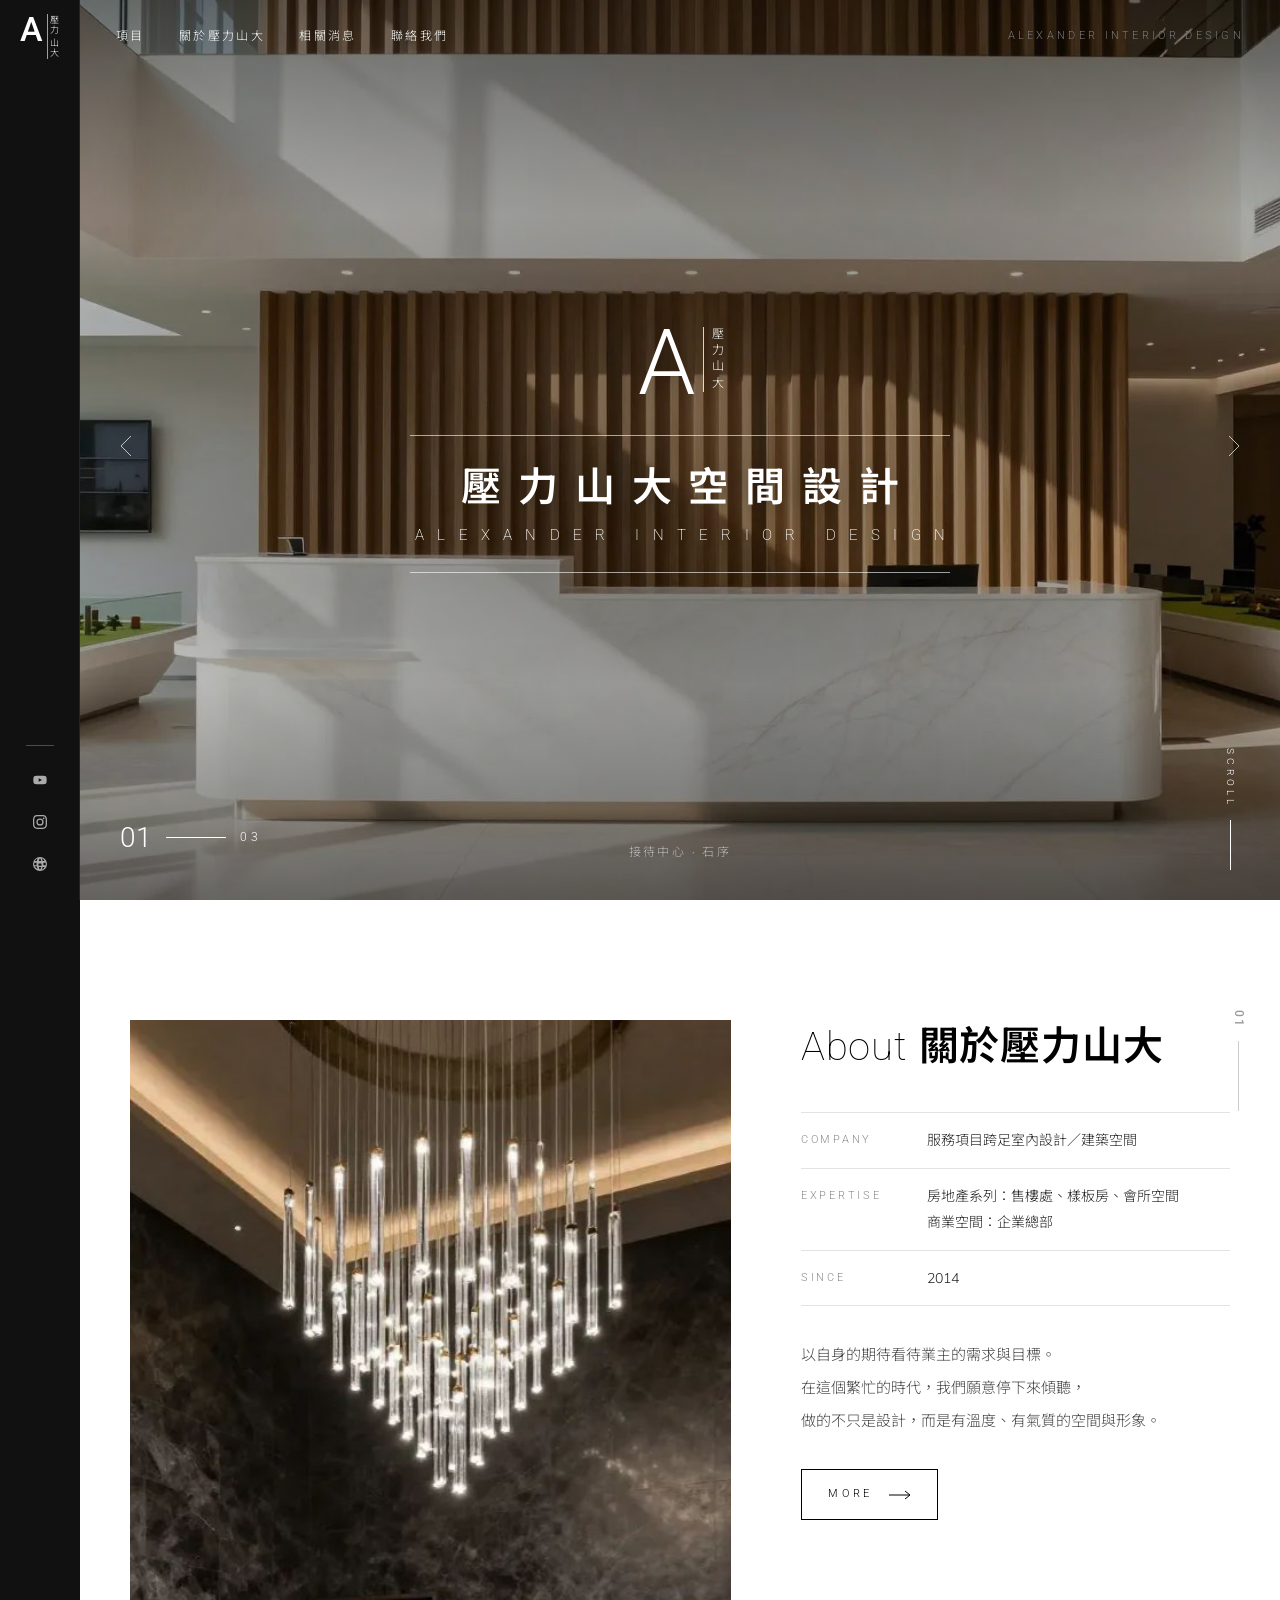
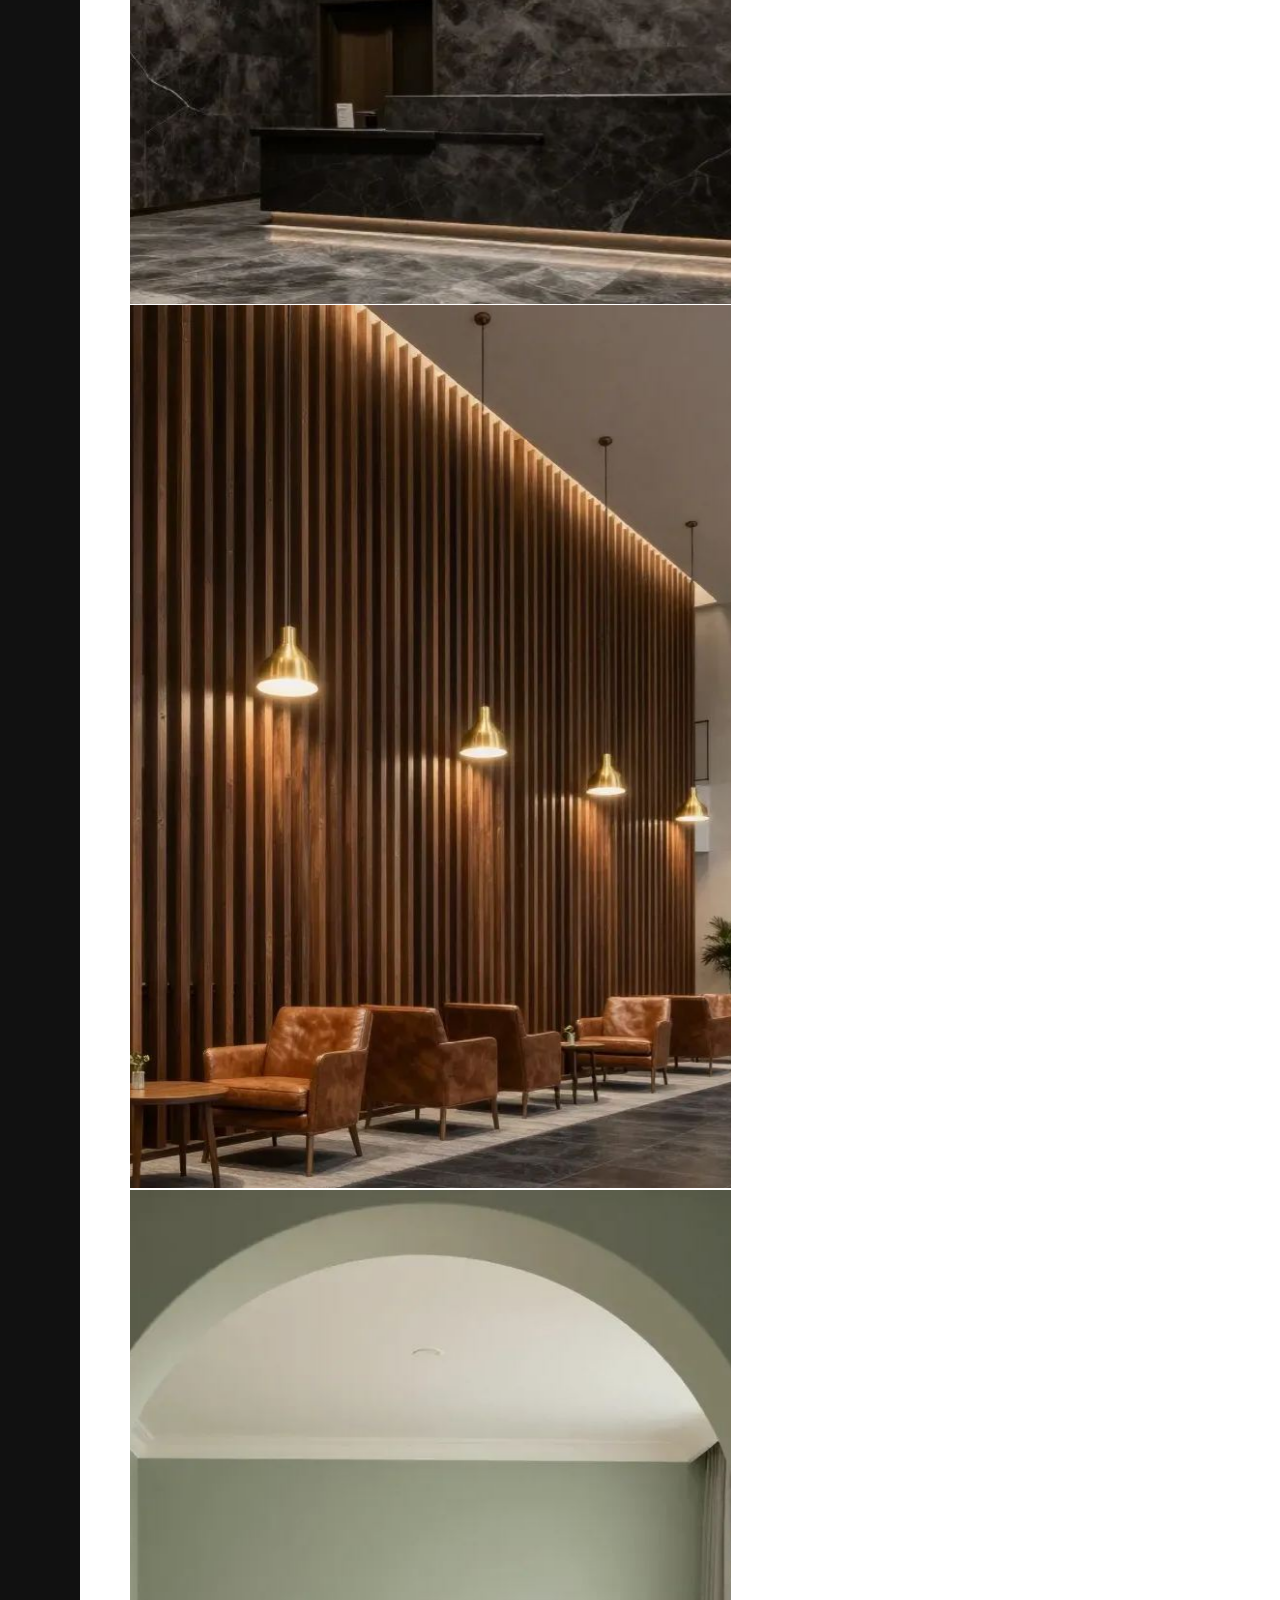
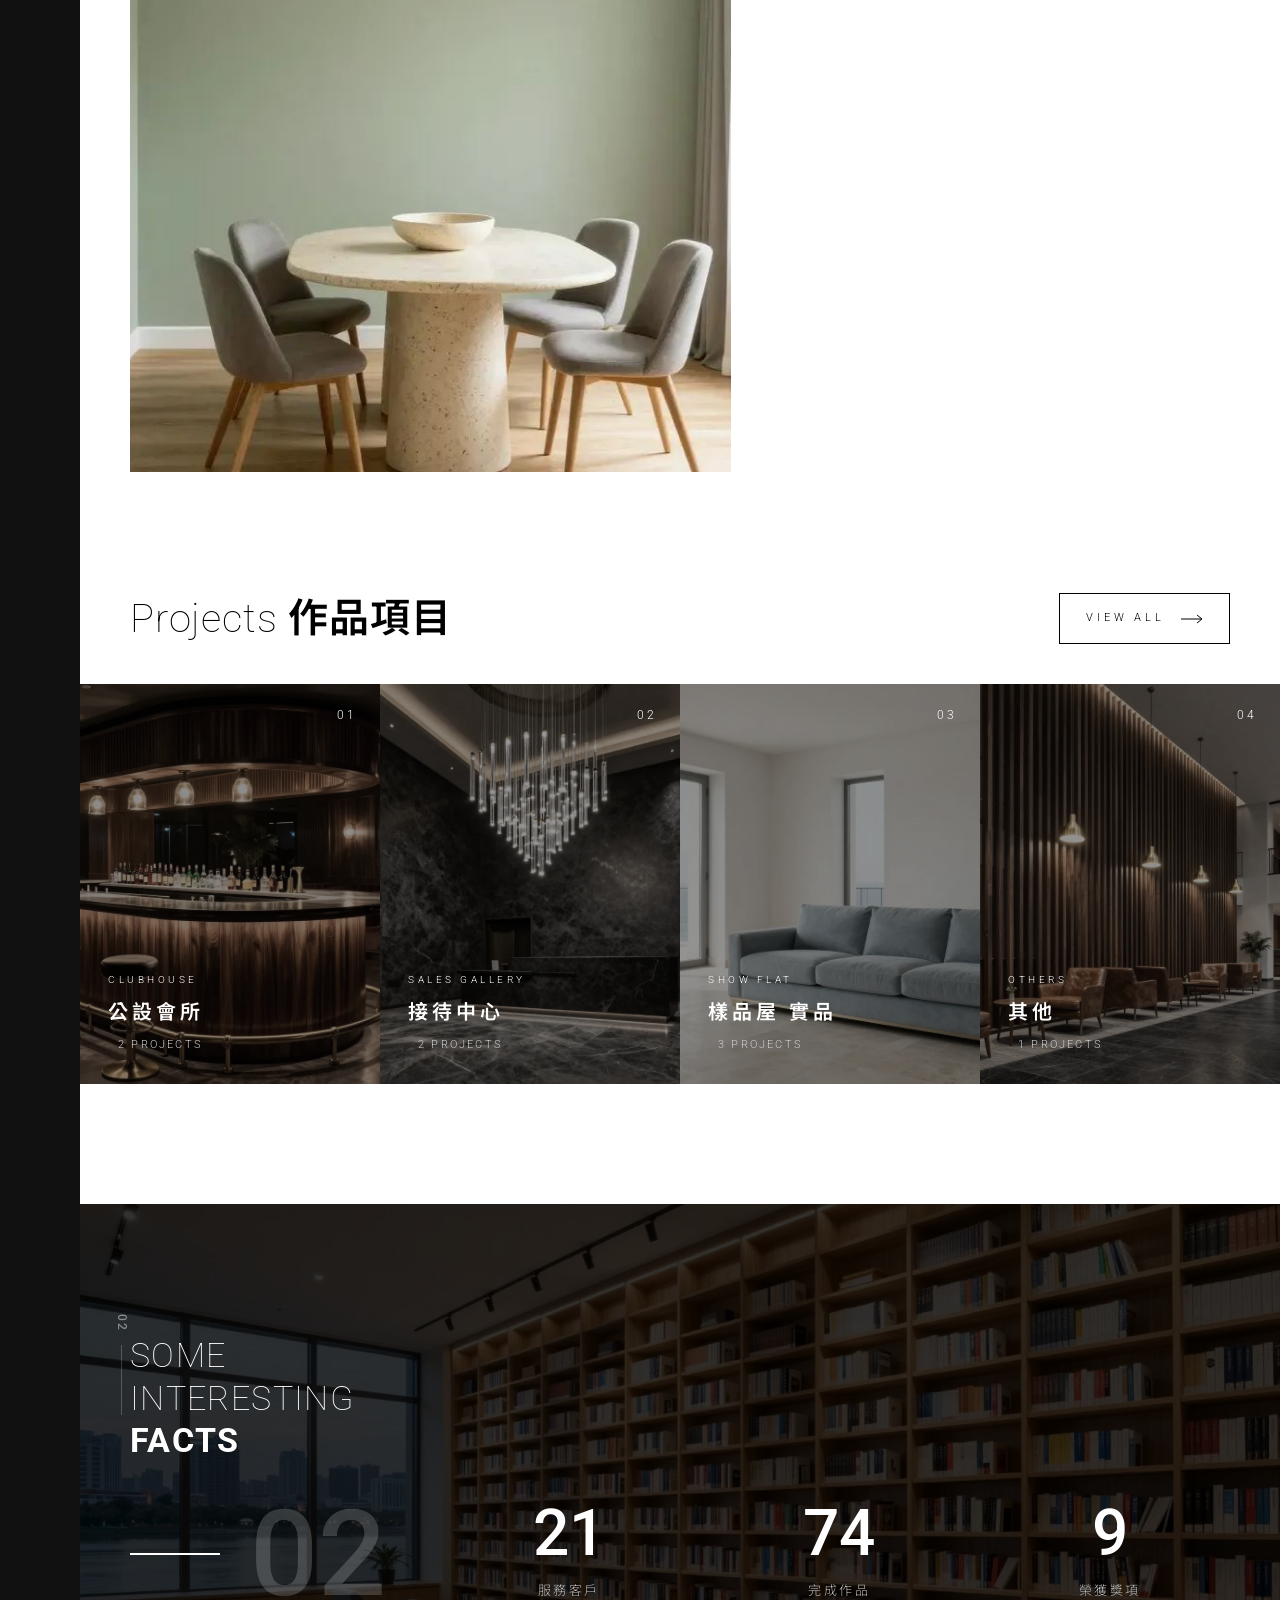
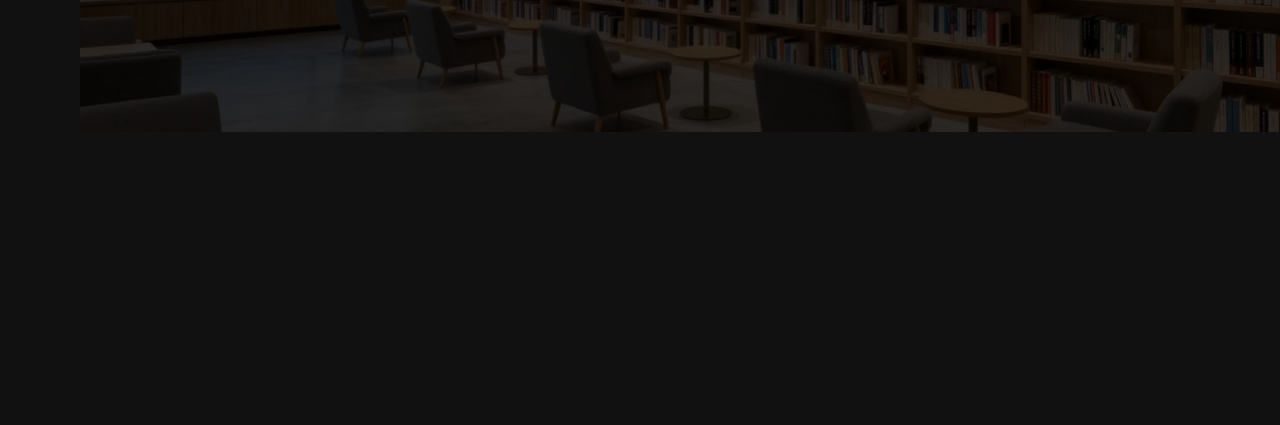
==== commit 20accc22: "Home hero: replace scrolling name ticker with a single static logo, brighter photos Co-Authored-By: " ====
--- a/index.html
+++ b/index.html
@@ -7,20 +7,27 @@
 <meta name="description" content="壓力山大空間設計 Alexander Interior Design｜接待中心、樣品屋、公設會所與商業空間設計。">
 <link rel="preconnect" href="https://fonts.googleapis.com"><link rel="preconnect" href="https://fonts.gstatic.com" crossorigin>
 <link rel="stylesheet" href="https://fonts.googleapis.com/css2?family=Mulish:wght@600&family=Roboto:wght@100;200;300;500;700&family=Noto+Sans+TC:wght@300;500;600&display=swap">
-<link rel="stylesheet" href="assets/style.css?v=3">
+<link rel="stylesheet" href="assets/style.css?v=4">
+<script>document.documentElement.className='js'</script>
 </head>
 <body>
+<div class="loader" aria-hidden="true"><i></i></div>
 <main class="wrapper">
 <section class="hero" aria-label="主視覺">
-  <div class="bg on" style="background-image:url(assets/img/lobby.jpg?v=3)"></div>
-  <div class="bg" style="background-image:url(assets/img/bar.jpg?v=3)"></div>
-  <div class="bg" style="background-image:url(assets/img/reception.jpg?v=3)"></div>
-  <div class="ticker" aria-hidden="true"><ul><li><h2>壓 力 山 大 空 間 設 計</h2><p>ALEXANDER INTERIOR DESIGN</p></li><li><h2>壓 力 山 大 空 間 設 計</h2><p>ALEXANDER INTERIOR DESIGN</p></li><li><h2>壓 力 山 大 空 間 設 計</h2><p>ALEXANDER INTERIOR DESIGN</p></li><li><h2>壓 力 山 大 空 間 設 計</h2><p>ALEXANDER INTERIOR DESIGN</p></li><li><h2>壓 力 山 大 空 間 設 計</h2><p>ALEXANDER INTERIOR DESIGN</p></li><li><h2>壓 力 山 大 空 間 設 計</h2><p>ALEXANDER INTERIOR DESIGN</p></li><li><h2>壓 力 山 大 空 間 設 計</h2><p>ALEXANDER INTERIOR DESIGN</p></li><li><h2>壓 力 山 大 空 間 設 計</h2><p>ALEXANDER INTERIOR DESIGN</p></li><li><h2>壓 力 山 大 空 間 設 計</h2><p>ALEXANDER INTERIOR DESIGN</p></li><li><h2>壓 力 山 大 空 間 設 計</h2><p>ALEXANDER INTERIOR DESIGN</p></li><li><h2>壓 力 山 大 空 間 設 計</h2><p>ALEXANDER INTERIOR DESIGN</p></li><li><h2>壓 力 山 大 空 間 設 計</h2><p>ALEXANDER INTERIOR DESIGN</p></li></ul></div>
-  <h1 style="position:absolute;width:1px;height:1px;overflow:hidden;clip:rect(0 0 0 0)">壓力山大空間設計 Alexander Interior Design</h1>
+  <div class="bg on" style="background-image:url(assets/img/reception.jpg?v=3)"></div>
+  <div class="bg" style="background-image:url(assets/img/arch.jpg?v=3)"></div>
+  <div class="bg" style="background-image:url(assets/img/corporate.jpg?v=3)"></div>
+  <div class="brand">
+    <div class="mark" aria-hidden="true"><b>A</b><span>壓力山大</span></div>
+    <i class="rule"></i>
+    <h1>壓力山大空間設計</h1>
+    <p>ALEXANDER INTERIOR DESIGN</p>
+    <i class="rule"></i>
+  </div>
   <button class="arrow prev" aria-label="上一張"><svg viewBox="0 0 22 22"><path d="M15 1 5 11l10 10"/></svg></button>
   <button class="arrow next" aria-label="下一張"><svg viewBox="0 0 22 22"><path d="m7 1 10 10L7 21"/></svg></button>
   <div class="count"><b id="cn">01</b><i id="bar"></i><span>03</span></div>
-  <div class="cap" id="cap">接待中心 · 霧砂之境</div>
+  <div class="cap" id="cap">接待中心 · 石序</div>
   <div class="scroll">SCROLL</div>
 </section>
 
@@ -66,7 +73,7 @@
   </div>
 </section>
 </main>
-<script src="assets/main.js?v=3"></script>
+<script src="assets/main.js?v=4"></script>
 <script>
 
 document.getElementById('cats').innerHTML = Object.entries(CATS).map(([k,c],i) => {
@@ -74,7 +81,7 @@
   return `<a class="cat rv" href="portfolio.html?cat=${k}"><img src="${IMG(list[0].img)}" alt="" loading="lazy"><span class="no">0${i+1}</span><span class="t"><small>${c.en}</small><b>${c.zh}</b><i>${list.length} PROJECTS</i></span></a>`;
 }).join('');
 // 主視覺輪播
-const bgs=[...document.querySelectorAll('.hero .bg')], caps=['接待中心 · 霧砂之境','公設會所 · 夜曲吧台','接待中心 · 石序'];
+const bgs=[...document.querySelectorAll('.hero .bg')], caps=['接待中心 · 石序','樣品屋 實品 · 鼠尾草拱門','企業總部 · 企業總部大廳'];
 let n=0, tm;
 function show(k){ bgs[n].classList.remove('on'); n=(k+bgs.length)%bgs.length; bgs[n].classList.add('on');
   document.getElementById('cn').textContent='0'+(n+1); document.getElementById('cap').textContent=caps[n];
--- a/assets/style.css
+++ b/assets/style.css
@@ -83,13 +83,24 @@
 .hero{position:relative;height:100vh;min-height:560px;background:#000;overflow:hidden;color:#fff}
 .hero .bg{position:absolute;inset:0;background-size:cover;background-position:center;opacity:0;transform:scale(1.08);transition:opacity 1.6s ease,transform 8s ease-out}
 .hero .bg.on{opacity:1;transform:scale(1)}
-.hero::after{content:"";position:absolute;inset:0;background:rgba(0,0,0,.62)}
-.ticker{position:absolute;z-index:2;inset:0;display:flex;justify-content:center;overflow:hidden;-webkit-mask:linear-gradient(transparent,#000 22%,#000 78%,transparent);mask:linear-gradient(transparent,#000 22%,#000 78%,transparent)}
-.ticker ul{list-style:none;margin:0;padding:0;width:min(660px,78%);animation:tick 22s linear infinite}
-.ticker li{text-align:center;padding-block:22px 18px;border-bottom:1px solid rgba(255,255,255,.5)}
-.ticker h2{margin:0;font-family:var(--cn);font-weight:600;font-size:clamp(24px,3.2vw,38px);letter-spacing:.2em;line-height:1.4}
-.ticker p{margin:6px 0 0;font-family:var(--en);font-weight:200;font-size:clamp(10px,1.3vw,16px);letter-spacing:1.05em;margin-right:-1.05em;white-space:nowrap}
-@keyframes tick{to{transform:translateY(-50%)}}
+/* 遮罩：上下略暗（讓導覽與頁碼清楚），中間只壓暗到讓文字讀得到，照片保持明亮 */
+.hero::after{content:"";position:absolute;inset:0;background:linear-gradient(180deg,rgba(0,0,0,.45),transparent 24%,transparent 76%,rgba(0,0,0,.45)),radial-gradient(ellipse 60% 55% at center,rgba(0,0,0,.5),rgba(0,0,0,.2))}
+/* 單一品牌標誌 */
+.brand{position:absolute;z-index:2;inset:0;display:flex;flex-direction:column;align-items:center;justify-content:center;text-align:center;padding-inline:20px;text-shadow:0 1px 20px rgba(0,0,0,.25)}
+.brand .mark{display:flex;align-items:flex-start;gap:8px;margin-bottom:36px}
+.brand .mark b{font-family:var(--en);font-weight:300;font-size:92px;line-height:.78}
+.brand .mark span{writing-mode:vertical-rl;font-family:var(--cn);font-size:12px;letter-spacing:.35em;border-left:1px solid rgba(255,255,255,.8);padding-left:6px;line-height:1}
+.brand .rule{display:block;width:min(540px,82vw);height:1px;background:rgba(255,255,255,.6)}
+.brand h1{margin:0;padding:22px 0 8px .42em;font-family:var(--cn);font-weight:600;font-size:clamp(26px,3.3vw,40px);letter-spacing:.42em;line-height:1.4}
+.brand p{margin:0;padding:0 0 22px .9em;font-family:var(--en);font-weight:200;font-size:clamp(10px,1.15vw,15px);letter-spacing:.9em;white-space:nowrap}
+/* 載入後依序淡入：標誌 → 細線展開 → 中文 → 英文 */
+.js .brand>*{opacity:0;transform:translateY(14px);transition:opacity 1.3s cubic-bezier(.2,.7,.2,1),transform 1.3s cubic-bezier(.2,.7,.2,1)}
+.js .brand .rule{transform:scaleX(0);transition:transform 1.6s cubic-bezier(.7,0,.2,1),opacity .4s}
+.loaded .brand>*{opacity:1;transform:none}
+.loaded .brand .mark{transition-delay:.35s}
+.loaded .brand .rule{opacity:1;transform:none;transition-delay:.7s}
+.loaded .brand h1{transition-delay:1s}
+.loaded .brand p{transition-delay:1.25s}
 .arrow{position:absolute;z-index:3;top:50%;width:46px;height:46px;margin-top:-23px;border:0;background:none;cursor:pointer;color:#fff;opacity:.7;transition:opacity .3s}
 .arrow:hover{opacity:1}
 .arrow.prev{left:24px}.arrow.next{right:24px}
@@ -298,7 +309,12 @@
   .js .rv{opacity:1;transform:none}
 }
 @media(max-width:700px){
-  .ticker ul{width:88%}
-  .ticker h2{font-size:21px;letter-spacing:.14em;white-space:nowrap}
-  .ticker p{font-size:9px;letter-spacing:.55em;margin-right:-.55em}
-}
+  .brand .mark{margin-bottom:26px}
+  .brand .mark b{font-size:64px}
+  .brand h1{font-size:24px;letter-spacing:.3em;padding-left:.3em}
+  .brand p{font-size:9.5px;letter-spacing:.5em;padding-left:.5em}
+}
+/* 首頁主視覺已有品牌名稱：捲動前先隱藏右上角小字；手機細線縮短，避開左右箭頭 */
+.top .tag{transition:opacity .4s}
+body:not(.inner):not(.scrolled) .top .tag{opacity:0}
+@media(max-width:700px){.brand .rule{width:70vw}}
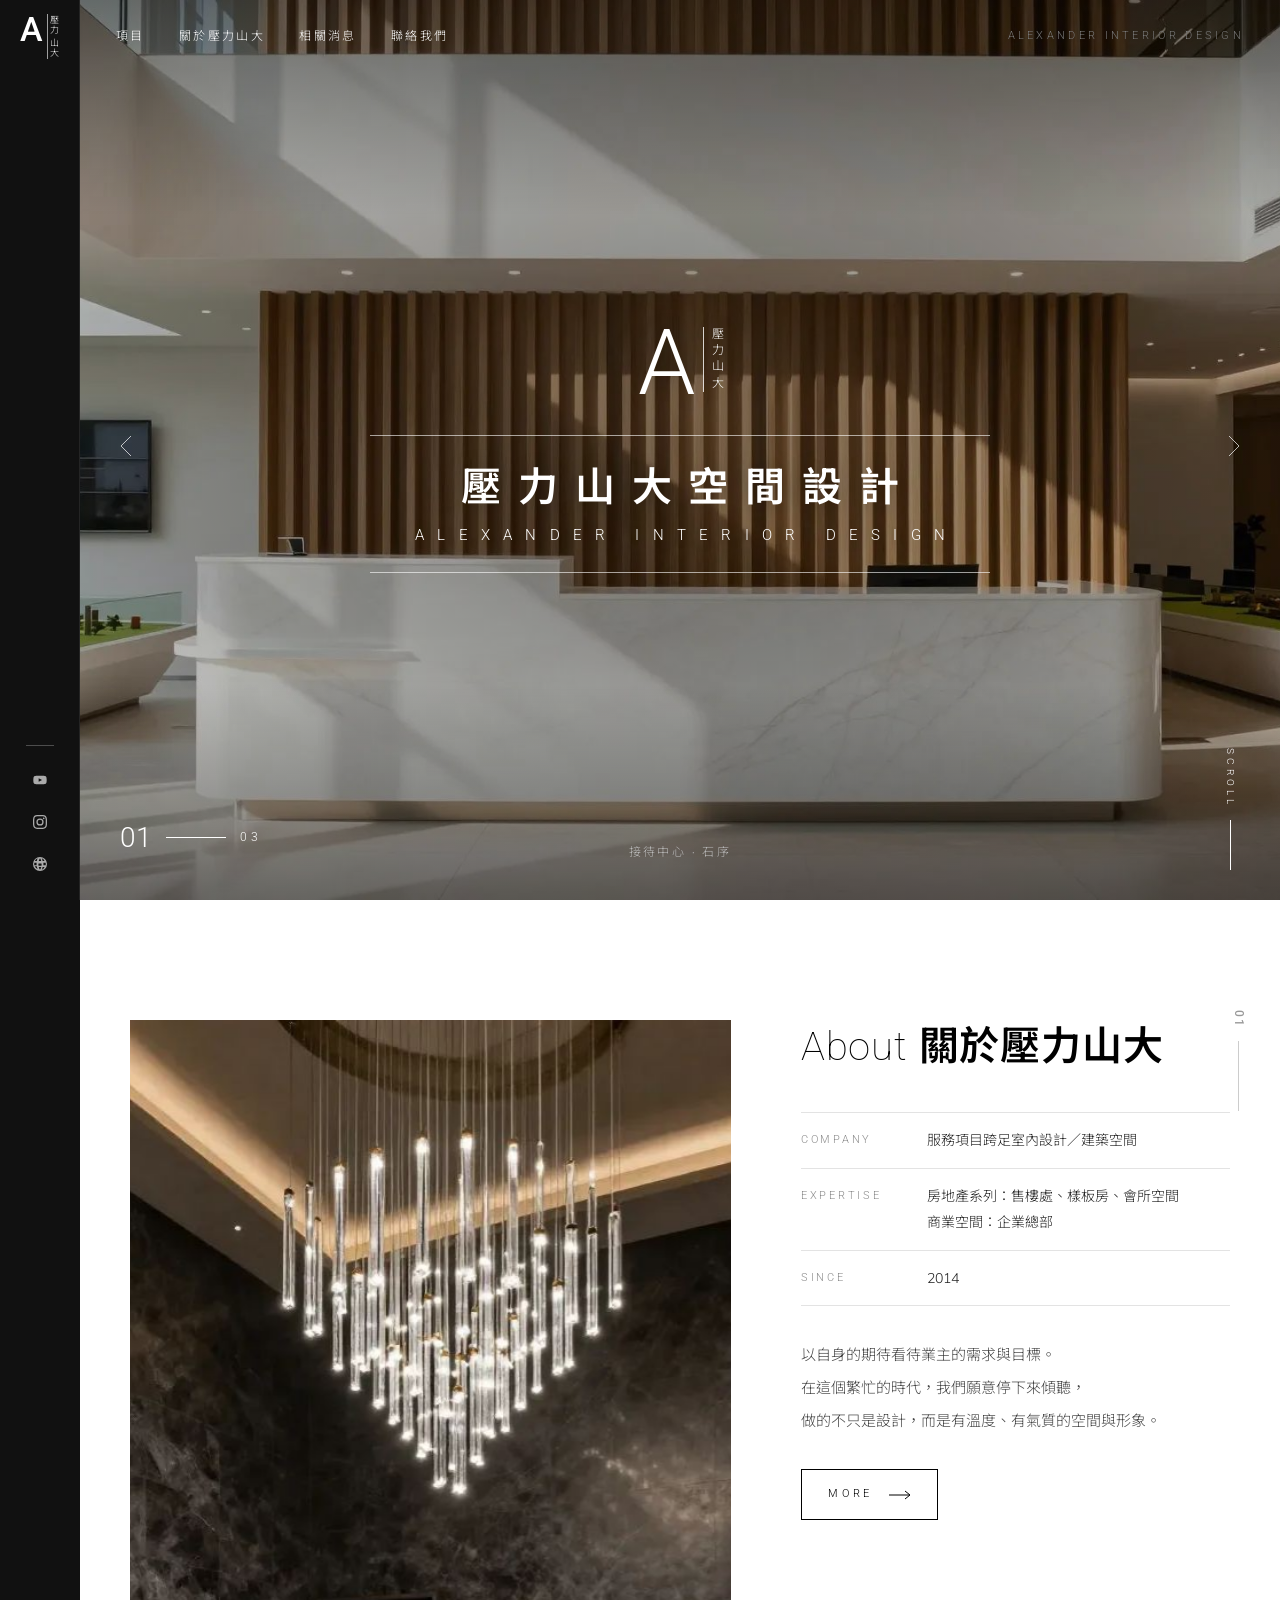
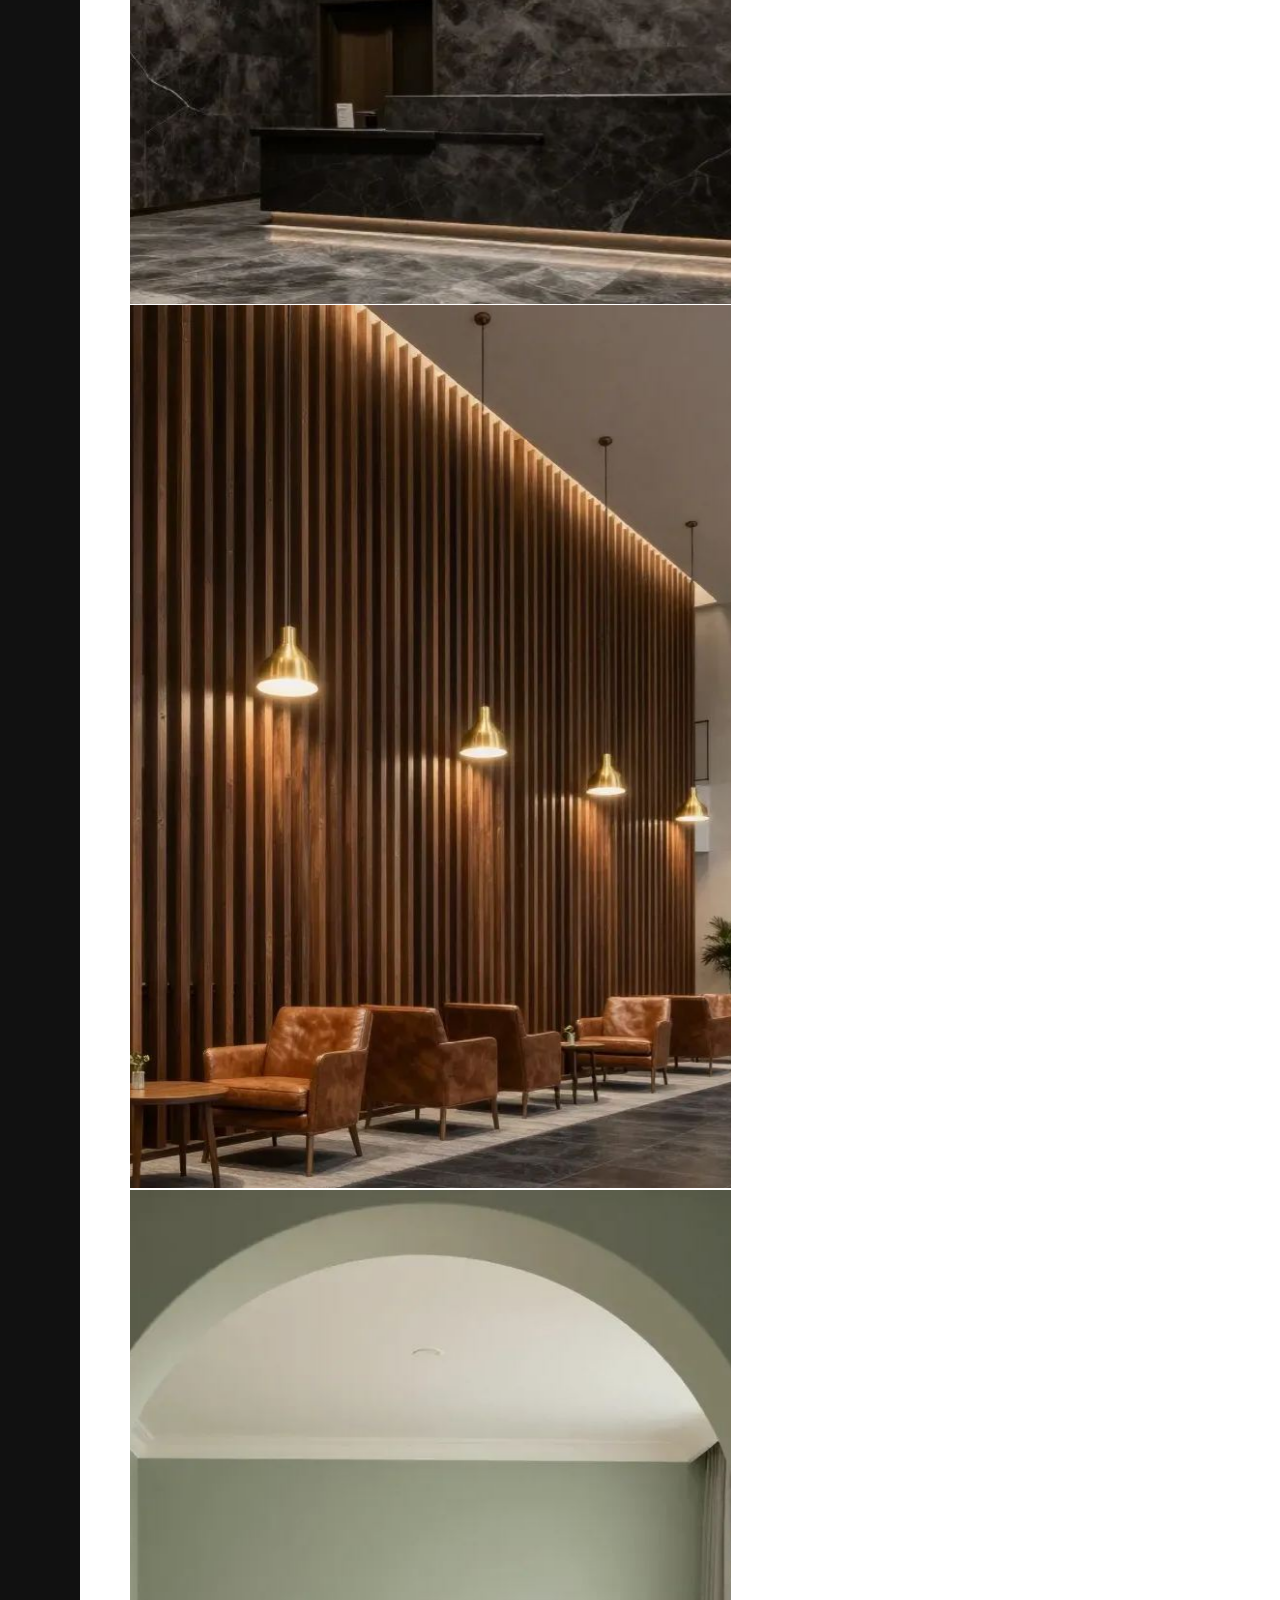
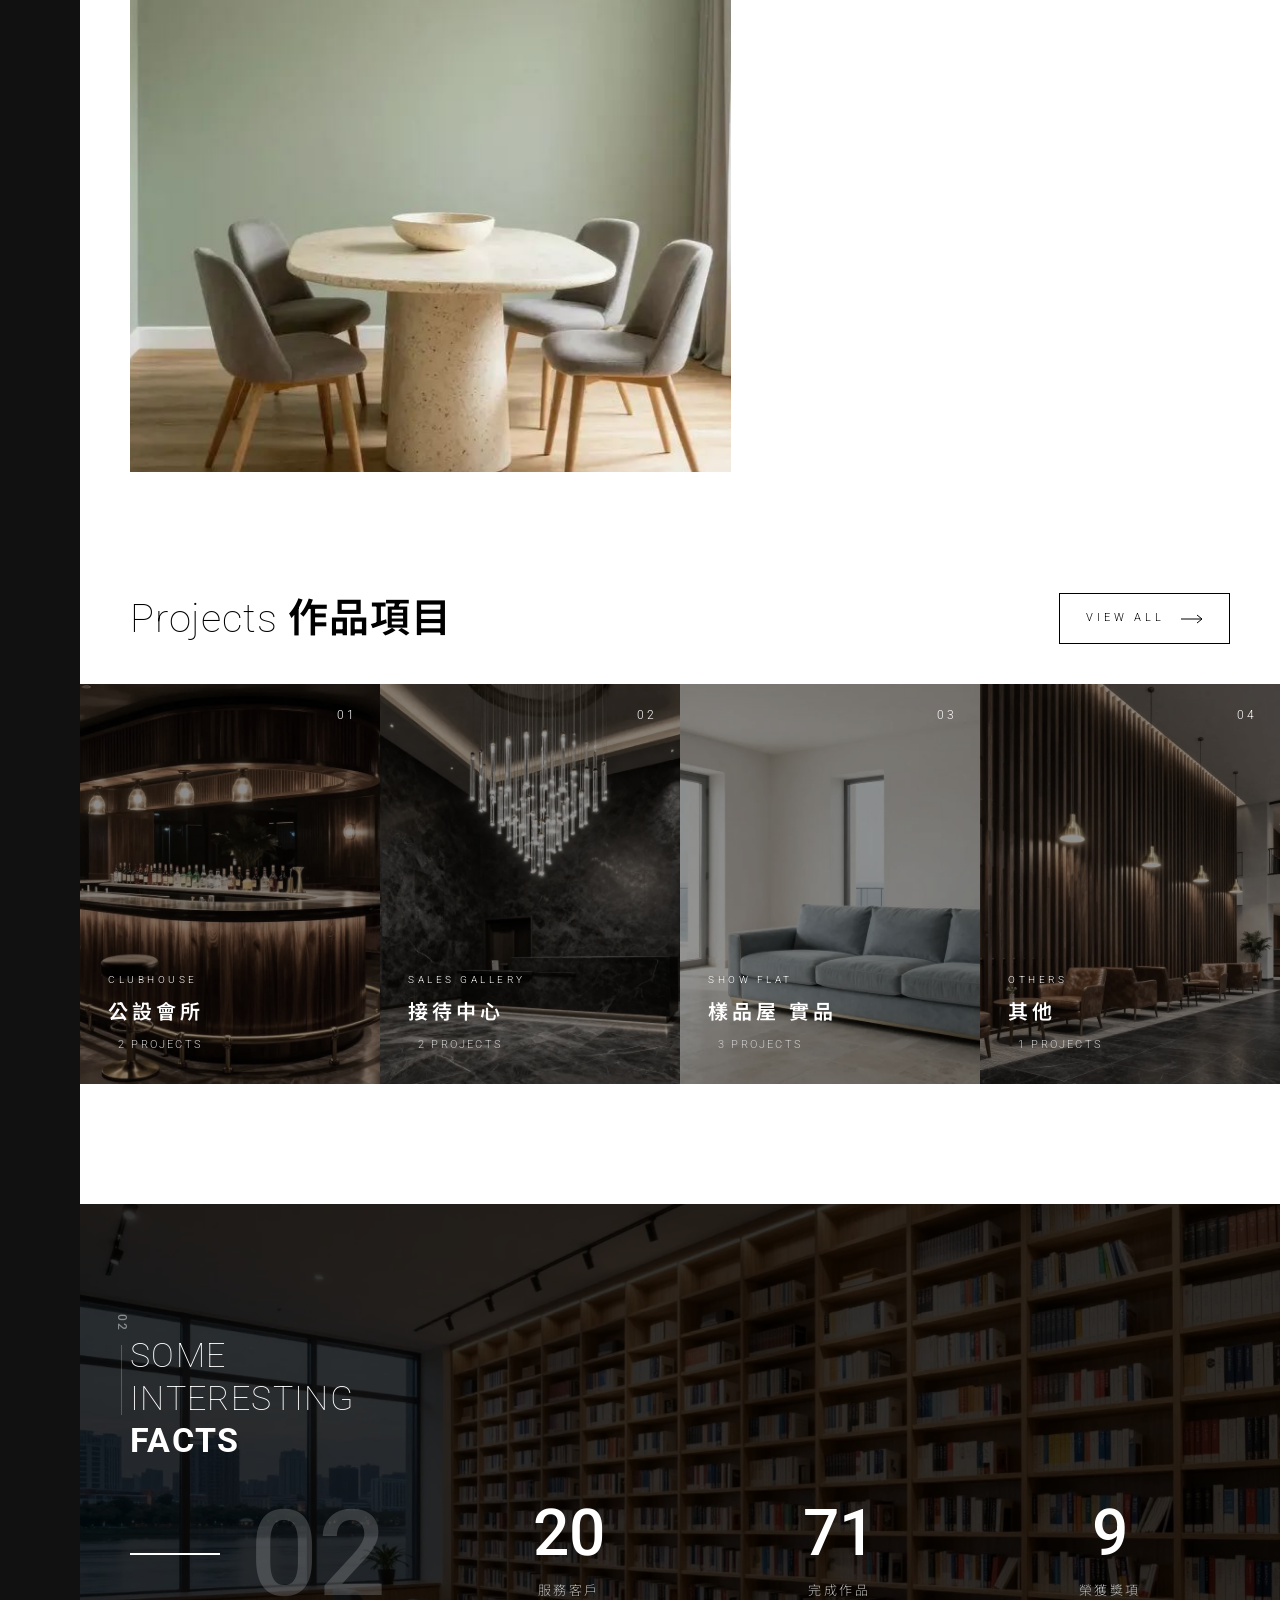
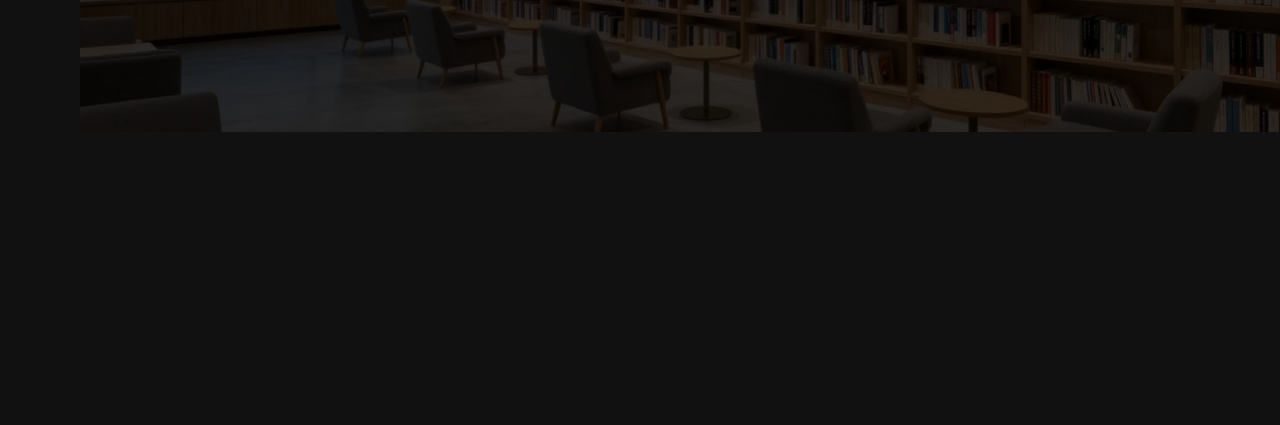
==== commit c47ddddf: "Bump CSS version so browsers load the updated hero styles Co-Authored-By: Claude Opus 5.5 <noreply@a" ====
--- a/index.html
+++ b/index.html
@@ -7,7 +7,7 @@
 <meta name="description" content="壓力山大空間設計 Alexander Interior Design｜接待中心、樣品屋、公設會所與商業空間設計。">
 <link rel="preconnect" href="https://fonts.googleapis.com"><link rel="preconnect" href="https://fonts.gstatic.com" crossorigin>
 <link rel="stylesheet" href="https://fonts.googleapis.com/css2?family=Mulish:wght@600&family=Roboto:wght@100;200;300;500;700&family=Noto+Sans+TC:wght@300;500;600&display=swap">
-<link rel="stylesheet" href="assets/style.css?v=4">
+<link rel="stylesheet" href="assets/style.css?v=5">
 <script>document.documentElement.className='js'</script>
 </head>
 <body>
--- a/assets/style.css
+++ b/assets/style.css
@@ -318,3 +318,8 @@
 .top .tag{transition:opacity .4s}
 body:not(.inner):not(.scrolled) .top .tag{opacity:0}
 @media(max-width:700px){.brand .rule{width:70vw}}
+/* 英文副標在亮照片上要讀得清楚：加粗一級、最小 11px */
+.brand p{font-weight:300;font-size:clamp(11px,1.15vw,15px)}
+@media(max-width:700px){.brand p{font-size:10px;letter-spacing:.4em;padding-left:.4em}}
+.brand .rule{width:min(620px,82vw)}
+@media(max-width:700px){.brand .rule{width:70vw}}
